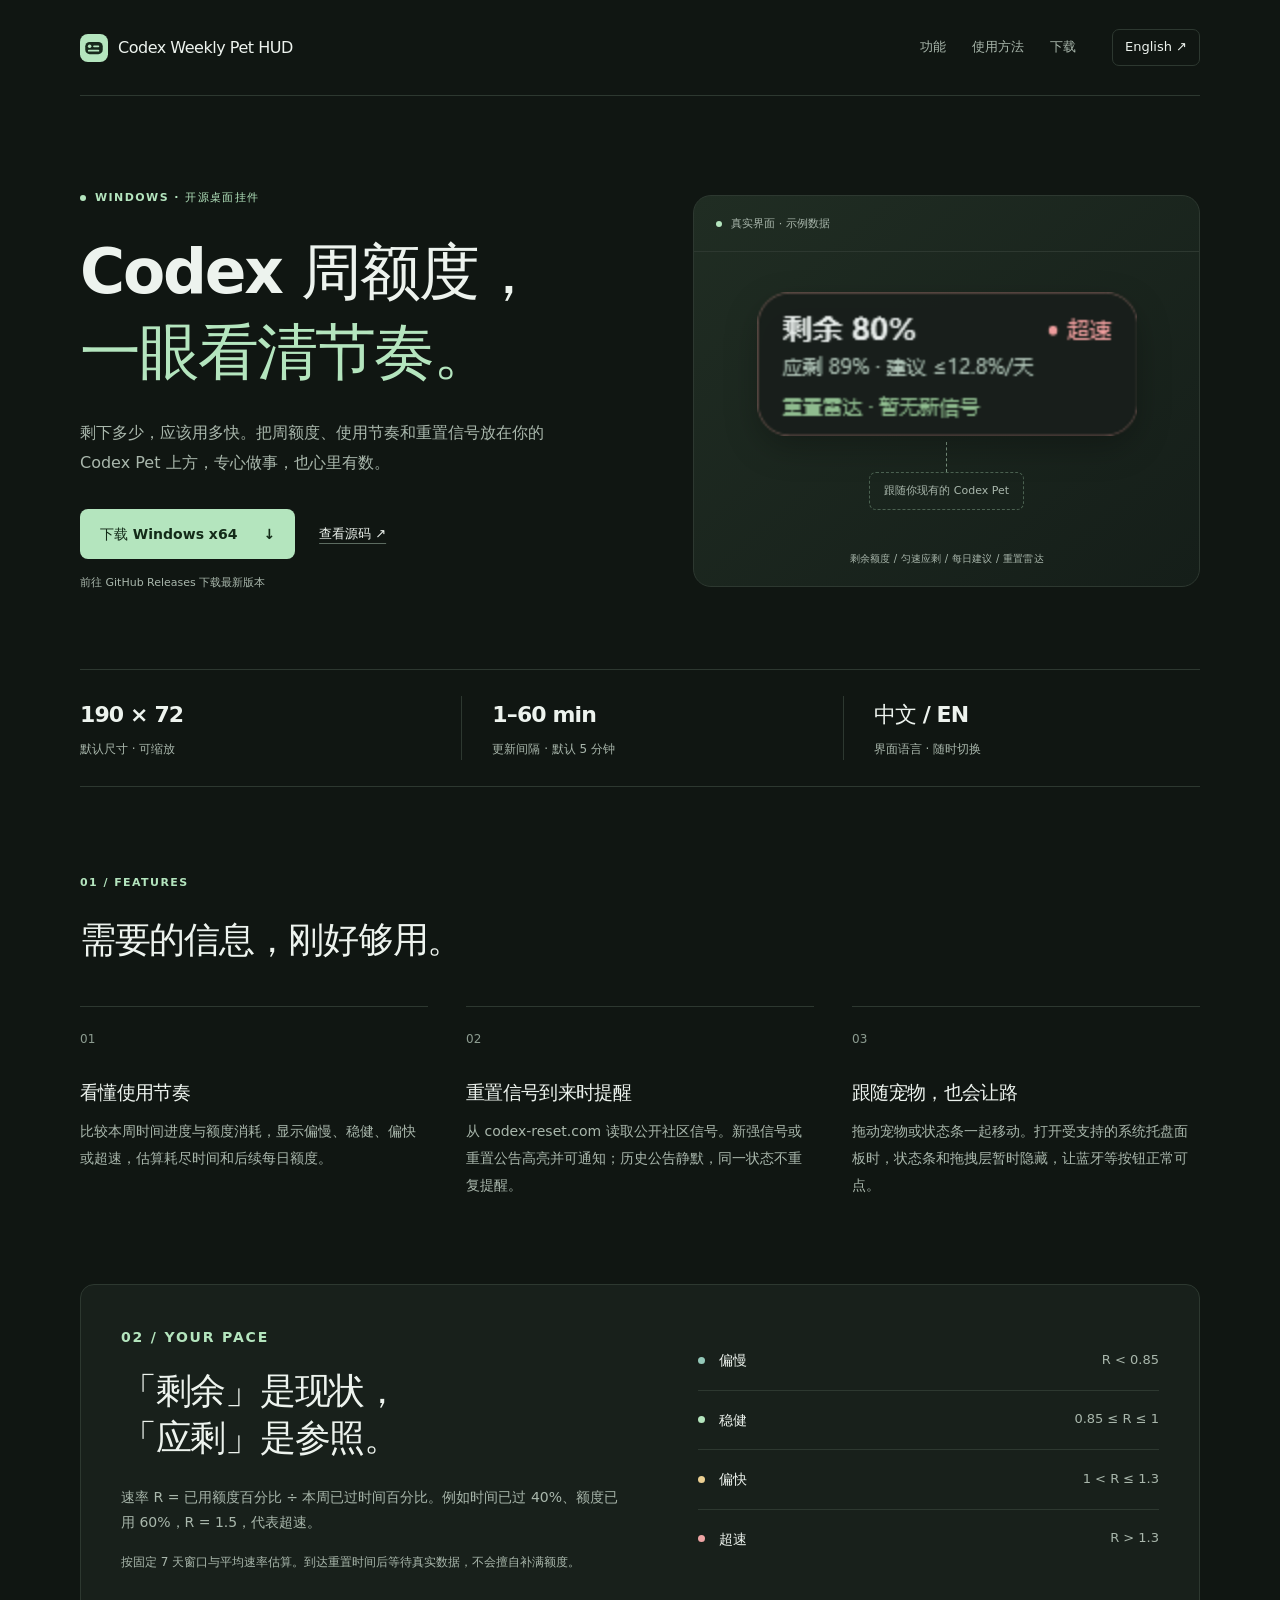
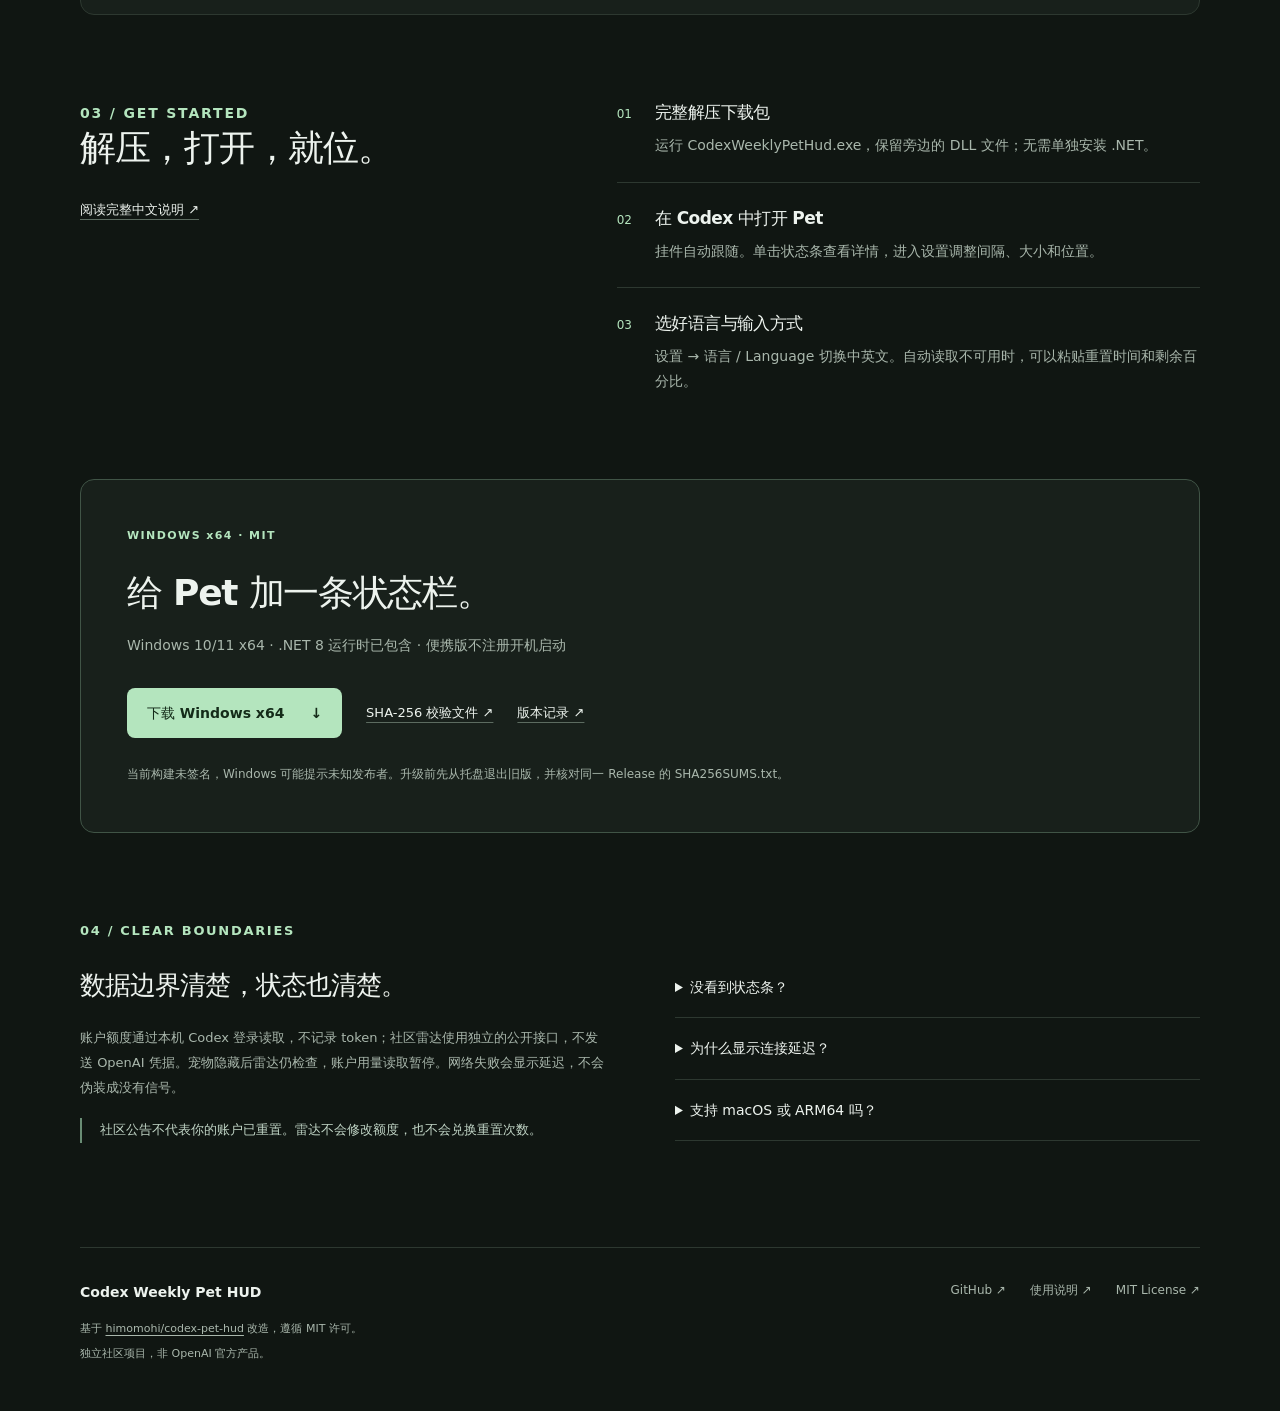
==== site/index.html @ 5a1bbad8 "Publish bilingual weekly HUD website with own release downloads" ====
<!doctype html>
<html lang="zh-CN">
<head>
  <meta charset="utf-8">
  <meta name="viewport" content="width=device-width, initial-scale=1">
  <meta name="theme-color" content="#101612">
  <title>Codex Weekly Pet HUD · 周额度节奏挂件</title>
  <meta name="description" content="Codex Pet 上方的 Windows 周额度监控挂件。查看剩余额度、使用节奏和每日建议，支持中英文界面、可调刷新与社区重置信号提醒。开源、免费、便携。">
  <meta name="robots" content="index, follow">
  <link rel="canonical" href="https://chenfenghao.github.io/codex-weekly-pet-hud/">
  <link rel="alternate" hreflang="zh-CN" href="https://chenfenghao.github.io/codex-weekly-pet-hud/">
  <link rel="alternate" hreflang="en" href="https://chenfenghao.github.io/codex-weekly-pet-hud/en/">
  <link rel="alternate" hreflang="x-default" href="https://chenfenghao.github.io/codex-weekly-pet-hud/">
  <meta property="og:type" content="website">
  <meta property="og:site_name" content="Codex Weekly Pet HUD">
  <meta property="og:title" content="Codex Weekly Pet HUD · 周额度节奏挂件">
  <meta property="og:description" content="Codex Pet 上方的 Windows 周额度监控挂件。查看剩余额度、使用节奏和每日建议，支持中英文界面、可调刷新与社区重置信号提醒。开源、免费、便携。">
  <meta property="og:url" content="https://chenfenghao.github.io/codex-weekly-pet-hud/">
  <meta property="og:locale" content="zh_CN">
  <meta property="og:image" content="https://chenfenghao.github.io/codex-weekly-pet-hud/assets/images/capsule.png">
  <meta property="og:image:alt" content="剩余额度 / 匀速应剩 / 每日建议 / 重置雷达">
  <meta name="twitter:card" content="summary">
  <link rel="icon" type="image/svg+xml" href="assets/icon.svg">
  <link rel="stylesheet" href="assets/site.css">
  <script type="application/ld+json">{"@context": "https://schema.org", "@type": "SoftwareApplication", "name": "Codex Weekly Pet HUD", "url": "https://chenfenghao.github.io/codex-weekly-pet-hud/", "description": "Codex Pet 上方的 Windows 周额度监控挂件。查看剩余额度、使用节奏和每日建议，支持中英文界面、可调刷新与社区重置信号提醒。开源、免费、便携。", "operatingSystem": "Windows 10, Windows 11 (x64)", "applicationCategory": "DeveloperApplication", "inLanguage": ["zh-CN", "en"], "license": "https://github.com/chenfenghao/codex-weekly-pet-hud/blob/main/LICENSE", "downloadUrl": "https://github.com/chenfenghao/codex-weekly-pet-hud/releases/latest", "offers": {"@type": "Offer", "price": "0", "priceCurrency": "USD"}}</script>
  <script src="assets/site.js" defer></script>
</head>
<body>
  <a class="skip" href="#main">跳到正文</a>
  <header class="header wrap">
    <a class="brand" href="./"><img src="assets/icon.svg" width="28" height="28" alt="">Codex Weekly Pet HUD</a>
    <nav aria-label="主导航"><a href="#features">功能</a><a href="#setup">使用方法</a><a href="#download">下载</a></nav>
    <a class="language" href="en/" lang="en" hreflang="en">English ↗</a>
  </header>
  <main id="main">
    <section class="hero wrap">
      <div class="hero-copy"><p class="eyebrow"><span></span>WINDOWS · 开源桌面挂件</p><h1>Codex 周额度，<br><span>一眼看清节奏。</span></h1><p class="intro">剩下多少，应该用多快。把周额度、使用节奏和重置信号放在你的 Codex Pet 上方，专心做事，也心里有数。</p>
        <div class="actions"><a class="button primary" data-download href="https://github.com/chenfenghao/codex-weekly-pet-hud/releases/latest">下载 Windows x64 <span aria-hidden="true">↓</span></a><a class="text-link" href="https://github.com/chenfenghao/codex-weekly-pet-hud">查看源码 ↗</a></div>
        <p class="release-status" data-release-status aria-live="polite">从 GitHub 获取最新稳定版</p>
      </div>
      <figure class="preview"><figcaption><span class="preview-dot"></span>真实界面 · 示例数据</figcaption><div class="preview-inner"><img src="assets/images/capsule.png" width="380" height="144" alt="剩余额度 / 匀速应剩 / 每日建议 / 重置雷达"><div class="tether"></div><div class="pet-label">跟随你现有的 Codex Pet</div></div><p class="preview-caption">剩余额度 / 匀速应剩 / 每日建议 / 重置雷达</p></figure>
    </section>
    <div class="stats wrap"><div><strong>190 × 72</strong><span>默认尺寸 · 可缩放</span></div><div><strong>1–60 min</strong><span>更新间隔 · 默认 5 分钟</span></div><div><strong>中文 / EN</strong><span>界面语言 · 随时切换</span></div></div>
    <section class="section wrap" id="features"><p class="eyebrow">01 / FEATURES</p><h2>需要的信息，刚好够用。</h2><div class="features"><article><span class="index">01</span><h3>看懂使用节奏</h3><p>比较本周时间进度与额度消耗，显示偏慢、稳健、偏快或超速，估算耗尽时间和后续每日额度。</p></article><article><span class="index">02</span><h3>重置信号到来时提醒</h3><p>从 codex-reset.com 读取公开社区信号。新强信号或重置公告高亮并可通知；历史公告静默，同一状态不重复提醒。</p></article><article><span class="index">03</span><h3>跟随宠物，也会让路</h3><p>拖动宠物或状态条一起移动。打开受支持的系统托盘面板时，状态条和拖拽层暂时隐藏，让蓝牙等按钮正常可点。</p></article></div></section>
    <section class="pace wrap"><div><p class="eyebrow">02 / YOUR PACE</p><h2>「剩余」是现状，<br>「应剩」是参照。</h2><p>速率 R = 已用额度百分比 ÷ 本周已过时间百分比。例如时间已过 40%、额度已用 60%，R = 1.5，代表超速。</p><p class="small">按固定 7 天窗口与平均速率估算。到达重置时间后等待真实数据，不会擅自补满额度。</p></div><div class="pace-bands"><div><i></i><strong>偏慢</strong><span>R &lt; 0.85</span></div><div><i></i><strong>稳健</strong><span>0.85 ≤ R ≤ 1</span></div><div><i></i><strong>偏快</strong><span>1 &lt; R ≤ 1.3</span></div><div><i></i><strong>超速</strong><span>R &gt; 1.3</span></div></div></section>
    <section class="section wrap setup" id="setup"><div><p class="eyebrow">03 / GET STARTED</p><h2>解压，打开，就位。</h2><a class="text-link" href="https://github.com/chenfenghao/codex-weekly-pet-hud/blob/main/README.md">阅读完整中文说明 ↗</a></div><ol><li><span>01</span><div><h3>完整解压下载包</h3><p>运行 CodexWeeklyPetHud.exe，保留旁边的 DLL 文件；无需单独安装 .NET。</p></div></li><li><span>02</span><div><h3>在 Codex 中打开 Pet</h3><p>挂件自动跟随。单击状态条查看详情，进入设置调整间隔、大小和位置。</p></div></li><li><span>03</span><div><h3>选好语言与输入方式</h3><p>设置 → 语言 / Language 切换中英文。自动读取不可用时，可以粘贴重置时间和剩余百分比。</p></div></li></ol></section>
    <section class="download wrap" id="download"><p class="eyebrow">WINDOWS x64 · MIT</p><h2>给 Pet 加一条状态栏。</h2><p>Windows 10/11 x64 · .NET 8 运行时已包含 · 便携版不注册开机启动</p><div class="actions"><a class="button primary" data-download href="https://github.com/chenfenghao/codex-weekly-pet-hud/releases/latest">下载 Windows x64 <span aria-hidden="true">↓</span></a><a class="text-link" data-checksum href="https://github.com/chenfenghao/codex-weekly-pet-hud/releases/latest">SHA-256 校验文件 ↗</a><a class="text-link" data-release-link href="https://github.com/chenfenghao/codex-weekly-pet-hud/releases/latest">版本记录 ↗</a></div><p class="small unsigned">当前构建未签名，Windows 可能提示未知发布者。升级前先从托盘退出旧版，并核对同一 Release 的 SHA256SUMS.txt。</p></section>
    <section class="section wrap privacy"><div><p class="eyebrow">04 / CLEAR BOUNDARIES</p><h2>数据边界清楚，状态也清楚。</h2><p>账户额度通过本机 Codex 登录读取，不记录 token；社区雷达使用独立的公开接口，不发送 OpenAI 凭据。宠物隐藏后雷达仍检查，账户用量读取暂停。网络失败会显示延迟，不会伪装成没有信号。</p><p class="notice">社区公告不代表你的账户已重置。雷达不会修改额度，也不会兑换重置次数。</p></div><div class="faq"><details><summary>没看到状态条？</summary><p>先检查系统托盘，并在 Codex 中打开 Pet。系统面板展开时状态条会暂时隐藏。</p></details><details><summary>为什么显示连接延迟？</summary><p>检查网站访问与系统代理。公开雷达接口拒绝原生客户端时，可使用本机已安装的 Python 作为兼容方式；程序不自动安装 Python。</p></details><details><summary>支持 macOS 或 ARM64 吗？</summary><p>此分支目前只发布和验证 Windows x64，其他平台的上游代码保留作参考。</p></details></div></section>
  </main>
  <footer class="wrap"><div><strong>Codex Weekly Pet HUD</strong><p>基于 <a href="https://github.com/himomohi/codex-pet-hud">himomohi/codex-pet-hud</a> 改造，遵循 MIT 许可。</p><p>独立社区项目，非 OpenAI 官方产品。</p></div><div class="footer-links"><a href="https://github.com/chenfenghao/codex-weekly-pet-hud">GitHub ↗</a><a href="https://github.com/chenfenghao/codex-weekly-pet-hud/blob/main/README.md">使用说明 ↗</a><a href="https://github.com/chenfenghao/codex-weekly-pet-hud/blob/main/LICENSE">MIT License ↗</a></div></footer>
</body>
</html>
---- site/assets/site.css ----
:root{color-scheme:dark;--bg:#101612;--surface:#18201b;--line:#2d3830;--text:#edf3ee;--muted:#a9b7ac;--accent:#b4e5be;font-family:Inter,"Segoe UI","Microsoft YaHei",system-ui,sans-serif;font-synthesis:none}
*{box-sizing:border-box}html{scroll-behavior:smooth;scroll-padding-top:30px}body{margin:0;background:var(--bg);color:var(--text);font-size:15px;line-height:1.75}a{color:inherit;text-decoration:none}a:hover{color:var(--accent)}a:focus-visible,summary:focus-visible{outline:2px solid var(--accent);outline-offset:6px}img{display:block;max-width:100%;height:auto}p{margin:0 0 18px;color:var(--muted)}h1,h2,h3{margin:0;font-weight:600;line-height:1.3;letter-spacing:-.035em}h1{font-size:clamp(36px,4.8vw,62px)}h1 span{color:var(--accent)}h2{font-size:clamp(26px,3vw,36px);margin-bottom:24px}h3{font-size:19px;margin-bottom:14px}strong{font-weight:600}.wrap{width:min(1120px,calc(100% - 64px));margin-inline:auto}.small{font-size:13px;line-height:1.8}.skip{position:absolute;left:20px;top:-100px;background:var(--accent);color:var(--bg);padding:12px;z-index:10}.skip:focus{top:12px}
.header{display:flex;align-items:center;gap:36px;min-height:96px;border-bottom:1px solid var(--line)}.brand{display:flex;align-items:center;gap:10px;font-size:16px;letter-spacing:-.03em;white-space:nowrap}.header nav{display:flex;gap:26px;margin-left:auto;color:var(--muted);font-size:13px}.language{font-size:13px;white-space:nowrap;border:1px solid var(--line);padding:6px 12px;border-radius:7px}.hero{display:grid;grid-template-columns:1.1fr 1fr;align-items:center;gap:56px;padding-block:92px 76px}.eyebrow{font-size:11px;letter-spacing:.13em;font-weight:600;color:var(--accent);margin-bottom:25px}.eyebrow>span,.preview-dot{display:inline-block;width:6px;height:6px;border-radius:50%;background:var(--accent);margin-right:9px;vertical-align:middle}.intro{font-size:16px;line-height:1.9;margin-top:26px;max-width:490px}.actions{display:flex;align-items:center;gap:24px;flex-wrap:wrap;margin-top:30px}.button{display:inline-flex;align-items:center;justify-content:center;gap:26px;border-radius:8px;padding:13px 20px;font-size:14px;font-weight:600;transition:background .15s}.primary{background:var(--accent);color:#142b19}.primary:hover{background:#cdf2d5;color:#142b19}.text-link{font-size:13px;text-decoration:underline;text-decoration-color:#5c6b60;text-underline-offset:5px}.release-status{font-size:11px;margin-top:14px;margin-bottom:0;min-height:20px}.preview{margin:0;border:1px solid var(--line);border-radius:18px;background:linear-gradient(140deg,#202d23,#151e19);overflow:hidden}.preview figcaption{padding:18px 22px;border-bottom:1px solid var(--line);font-size:11px;color:var(--muted)}.preview-inner{min-height:298px;display:flex;flex-direction:column;align-items:center;justify-content:center;padding:30px 26px}.preview-inner img{width:380px;border-radius:24px;filter:drop-shadow(0 12px 16px #0004)}.tether{height:30px;border-left:1px dashed #78917d;margin-top:6px}.pet-label{padding:8px 14px;border:1px dashed #4b6251;border-radius:7px;font-size:11px;color:var(--muted)}.preview-caption{font-size:10px;letter-spacing:.02em;text-align:center;padding:0 15px 18px;margin:0}.stats{display:grid;grid-template-columns:repeat(3,1fr);border-block:1px solid var(--line);padding-block:26px;gap:24px}.stats>div{display:flex;flex-direction:column;border-left:1px solid var(--line);padding-left:30px}.stats>div:first-child{padding-left:0;border:0}.stats strong{font-size:22px;letter-spacing:-.04em}.stats span{font-size:12px;color:var(--muted);margin-top:4px}
.section{padding-block:86px}.features{display:grid;grid-template-columns:repeat(3,1fr);gap:38px;margin-top:42px}.features article{border-top:1px solid var(--line);padding-top:22px}.index{display:block;color:#8c9c90;font-size:12px;margin-bottom:30px}.features p{font-size:14px;line-height:1.9;margin:0}.pace{display:grid;grid-template-columns:1.1fr 1fr;gap:70px;background:var(--surface);padding:40px;border:1px solid var(--line);border-radius:14px}.pace .eyebrow{margin-bottom:18px}.pace p{font-size:14px}.pace .small{font-size:12px;margin-bottom:0}.pace-bands{display:flex;flex-direction:column;justify-content:center}.pace-bands>div{display:flex;align-items:center;gap:14px;padding:17px 0;border-bottom:1px solid var(--line)}.pace-bands>div:last-child{border:0}.pace-bands i{width:7px;height:7px;background:#94c9b9;border-radius:50%;flex-shrink:0}.pace-bands>div:nth-child(2) i{background:#b4e5be}.pace-bands>div:nth-child(3) i{background:#ebcf92}.pace-bands>div:nth-child(4) i{background:#eea4a4}.pace-bands strong{font-size:14px}.pace-bands span{margin-left:auto;color:var(--muted);font-size:13px}.setup{display:grid;grid-template-columns:1fr 1.25fr;gap:70px}.setup ol{list-style:none;padding:0;margin:0}.setup li{display:flex;gap:23px;border-bottom:1px solid var(--line);padding:24px 0}.setup li:first-child{padding-top:0}.setup li:last-child{border:0;padding-bottom:0}.setup li>span{color:var(--accent);font-size:12px;padding-top:3px}.setup h3{font-size:17px;margin-bottom:10px}.setup p{font-size:14px;margin:0}.download{padding:46px;background:var(--surface);border:1px solid #405446;border-radius:14px}.download h2{margin-bottom:16px}.download>p{font-size:14px}.download .eyebrow{font-size:11px}.download .unsigned{font-size:12px;max-width:800px;margin-top:26px;margin-bottom:0}.privacy{display:grid;grid-template-columns:1fr 1fr;gap:70px}.privacy h2{font-size:26px}.privacy p{font-size:13px;line-height:1.9}.notice{padding-left:18px;border-left:2px solid #698d74;color:#c0d4c5}.faq{padding-top:38px}details{border-bottom:1px solid var(--line);padding-block:18px}summary{cursor:pointer;font-size:14px;padding-right:12px}details p{margin:15px 0 0}footer{display:flex;justify-content:space-between;gap:30px;border-top:1px solid var(--line);padding-block:32px 42px;font-size:12px}footer strong{display:block;margin-bottom:14px;font-size:14px}footer p{margin-bottom:6px;font-size:11px}footer p a{text-decoration:underline;text-underline-offset:3px}.footer-links{display:flex;gap:24px;align-items:flex-start;color:var(--muted);flex-wrap:wrap}
@media(min-width:1500px){.hero{padding-block:112px 96px}}
@media(max-width:900px){.header{gap:20px}.header nav{gap:16px}.hero{gap:30px;padding-block:64px}.preview-inner{padding:28px 18px;min-height:260px}.preview-inner img{border-radius:16px}.pace,.setup,.privacy{gap:36px}.features{gap:24px}.pace{padding:30px}.footer-links{gap:16px}}
@media(max-width:700px){.wrap{width:calc(100% - 40px)}.header{min-height:78px;justify-content:space-between;gap:10px}.brand{font-size:13px;gap:7px}.brand img{width:24px}.header nav{display:none}.language{padding:5px 9px;font-size:11px}.hero{grid-template-columns:1fr;padding-block:46px 38px;gap:36px}h1{font-size:42px}.intro{font-size:15px;margin-top:22px}.eyebrow{font-size:10px;margin-bottom:20px}.actions{gap:20px;margin-top:24px}.button{font-size:13px;gap:18px}.preview-inner{min-height:270px;padding:26px 24px}.preview-inner img{width:342px;border-radius:22px}.stats{gap:12px;padding-block:22px}.stats>div{padding-left:12px}.stats strong{font-size:18px}.stats span{font-size:10px;line-height:1.7}.section{padding-block:54px}.features{grid-template-columns:1fr;gap:25px;margin-top:30px}.index{margin-bottom:14px}.features h3{font-size:18px}.pace,.setup,.privacy{grid-template-columns:1fr;gap:30px}.pace{padding:25px}.pace-bands>div{padding:13px 0}.setup li{gap:18px}.download{padding:26px}.download .actions{gap:18px}.download h2{font-size:27px}.privacy{gap:10px}.faq{padding-top:0}footer{flex-direction:column;gap:20px;padding-block:26px 36px}.footer-links{gap:22px}}
@media(prefers-reduced-motion:reduce){html{scroll-behavior:auto}.button{transition:none}}
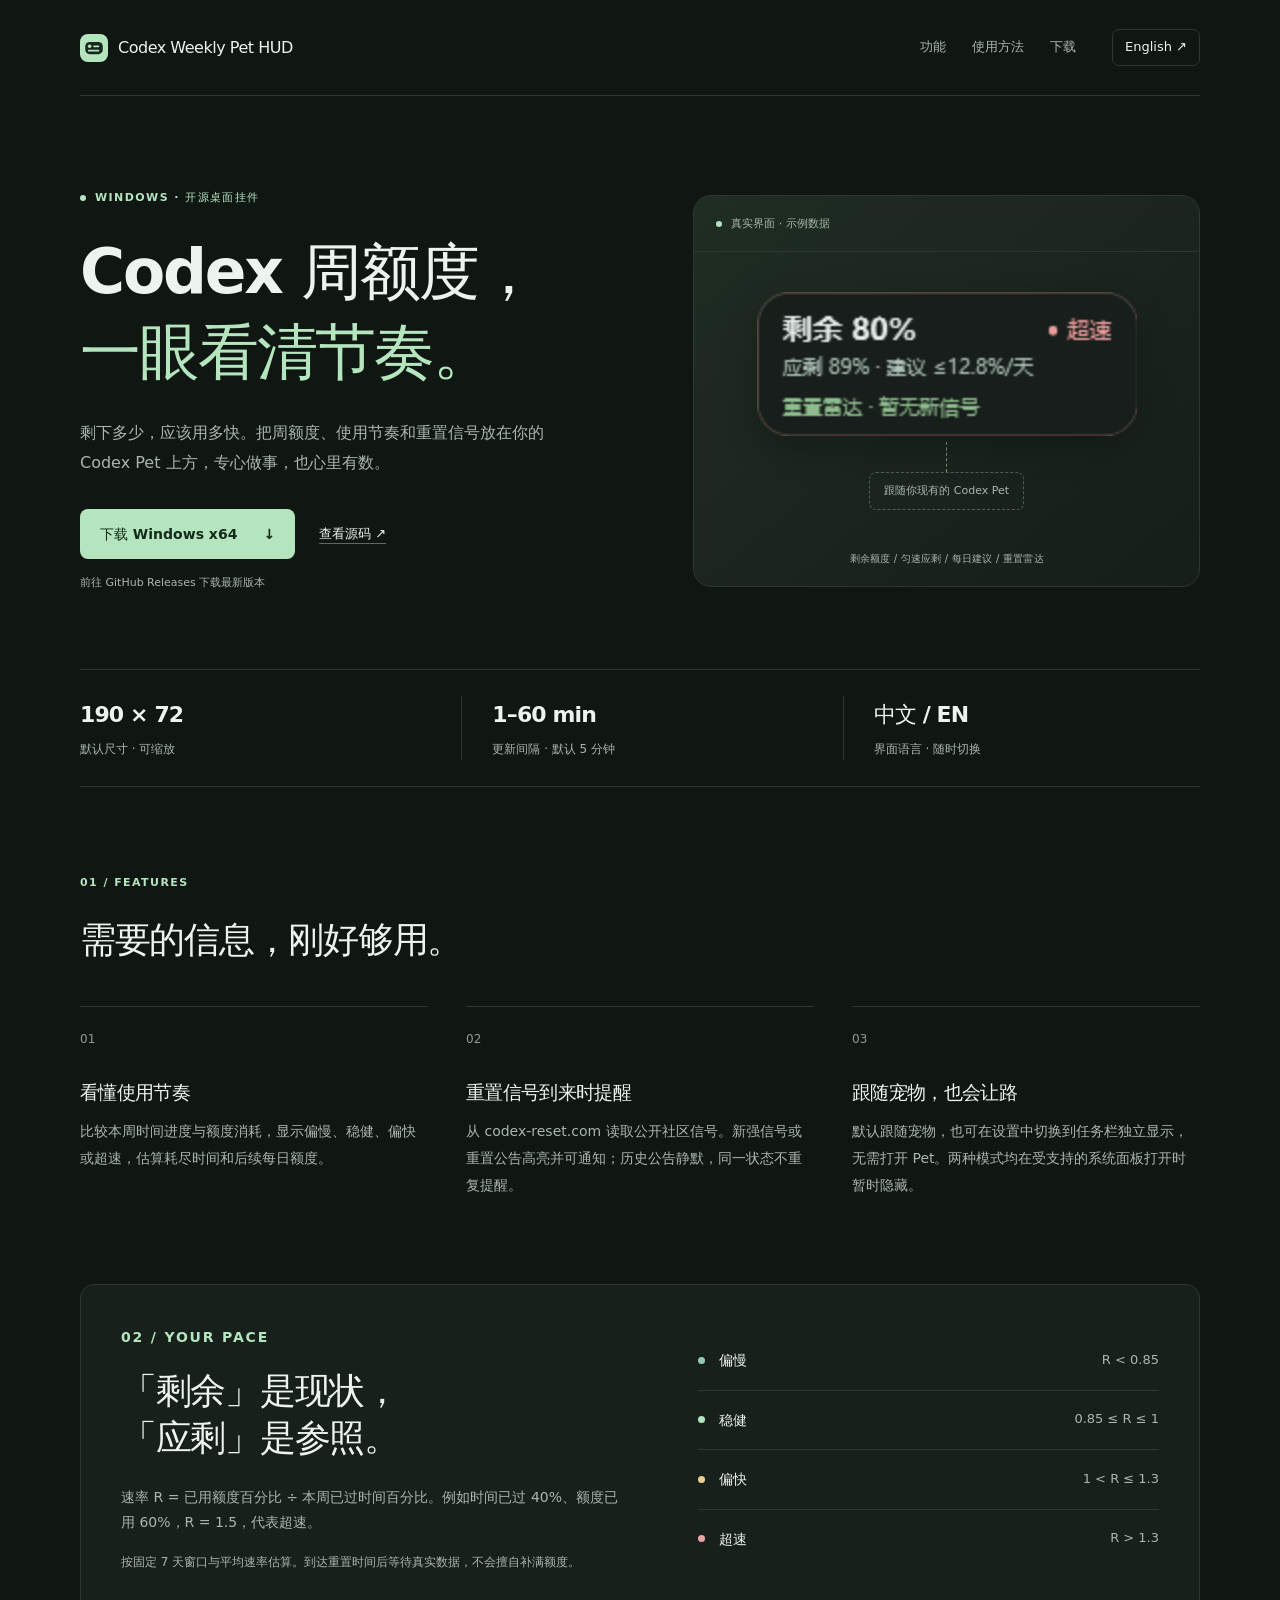
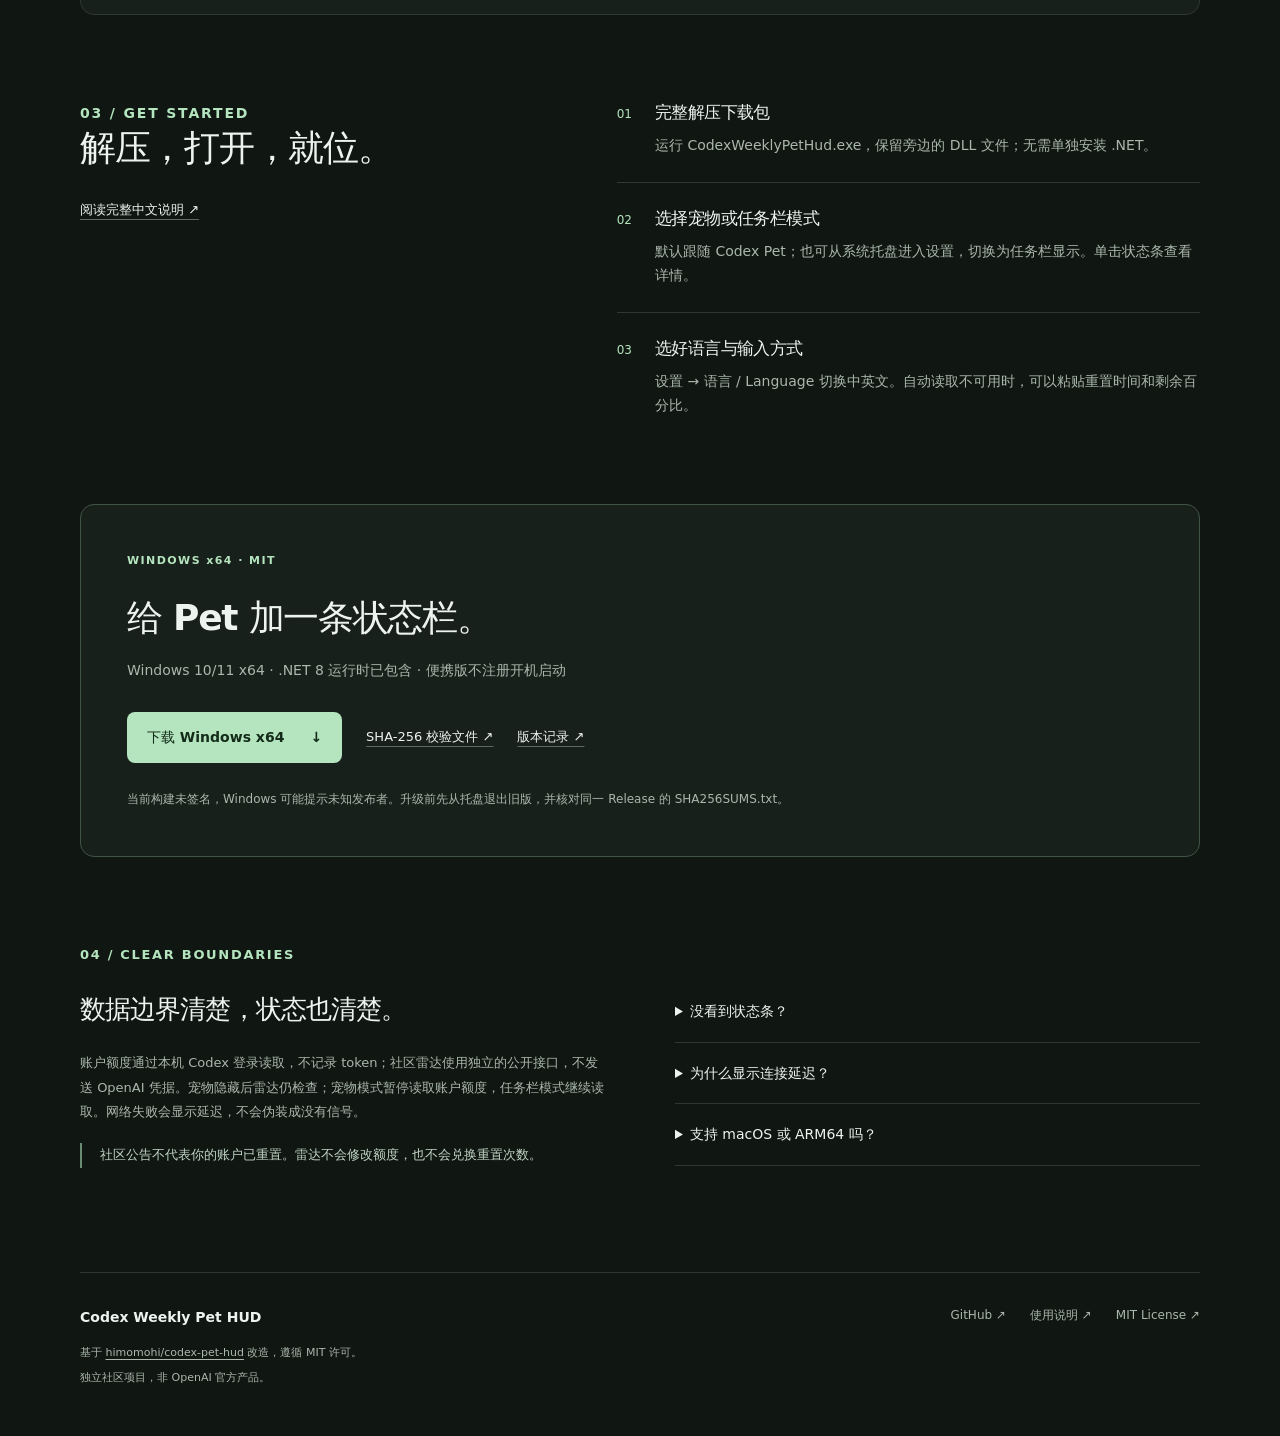
==== commit bc7a9282: "Add independent taskbar display mode with bilingual settings" ====
--- a/site/index.html
+++ b/site/index.html
@@ -41,11 +41,11 @@
       <figure class="preview"><figcaption><span class="preview-dot"></span>真实界面 · 示例数据</figcaption><div class="preview-inner"><img src="assets/images/capsule.png" width="380" height="144" alt="剩余额度 / 匀速应剩 / 每日建议 / 重置雷达"><div class="tether"></div><div class="pet-label">跟随你现有的 Codex Pet</div></div><p class="preview-caption">剩余额度 / 匀速应剩 / 每日建议 / 重置雷达</p></figure>
     </section>
     <div class="stats wrap"><div><strong>190 × 72</strong><span>默认尺寸 · 可缩放</span></div><div><strong>1–60 min</strong><span>更新间隔 · 默认 5 分钟</span></div><div><strong>中文 / EN</strong><span>界面语言 · 随时切换</span></div></div>
-    <section class="section wrap" id="features"><p class="eyebrow">01 / FEATURES</p><h2>需要的信息，刚好够用。</h2><div class="features"><article><span class="index">01</span><h3>看懂使用节奏</h3><p>比较本周时间进度与额度消耗，显示偏慢、稳健、偏快或超速，估算耗尽时间和后续每日额度。</p></article><article><span class="index">02</span><h3>重置信号到来时提醒</h3><p>从 codex-reset.com 读取公开社区信号。新强信号或重置公告高亮并可通知；历史公告静默，同一状态不重复提醒。</p></article><article><span class="index">03</span><h3>跟随宠物，也会让路</h3><p>拖动宠物或状态条一起移动。打开受支持的系统托盘面板时，状态条和拖拽层暂时隐藏，让蓝牙等按钮正常可点。</p></article></div></section>
+    <section class="section wrap" id="features"><p class="eyebrow">01 / FEATURES</p><h2>需要的信息，刚好够用。</h2><div class="features"><article><span class="index">01</span><h3>看懂使用节奏</h3><p>比较本周时间进度与额度消耗，显示偏慢、稳健、偏快或超速，估算耗尽时间和后续每日额度。</p></article><article><span class="index">02</span><h3>重置信号到来时提醒</h3><p>从 codex-reset.com 读取公开社区信号。新强信号或重置公告高亮并可通知；历史公告静默，同一状态不重复提醒。</p></article><article><span class="index">03</span><h3>跟随宠物，也会让路</h3><p>默认跟随宠物，也可在设置中切换到任务栏独立显示，无需打开 Pet。两种模式均在受支持的系统面板打开时暂时隐藏。</p></article></div></section>
     <section class="pace wrap"><div><p class="eyebrow">02 / YOUR PACE</p><h2>「剩余」是现状，<br>「应剩」是参照。</h2><p>速率 R = 已用额度百分比 ÷ 本周已过时间百分比。例如时间已过 40%、额度已用 60%，R = 1.5，代表超速。</p><p class="small">按固定 7 天窗口与平均速率估算。到达重置时间后等待真实数据，不会擅自补满额度。</p></div><div class="pace-bands"><div><i></i><strong>偏慢</strong><span>R &lt; 0.85</span></div><div><i></i><strong>稳健</strong><span>0.85 ≤ R ≤ 1</span></div><div><i></i><strong>偏快</strong><span>1 &lt; R ≤ 1.3</span></div><div><i></i><strong>超速</strong><span>R &gt; 1.3</span></div></div></section>
-    <section class="section wrap setup" id="setup"><div><p class="eyebrow">03 / GET STARTED</p><h2>解压，打开，就位。</h2><a class="text-link" href="https://github.com/chenfenghao/codex-weekly-pet-hud/blob/main/README.md">阅读完整中文说明 ↗</a></div><ol><li><span>01</span><div><h3>完整解压下载包</h3><p>运行 CodexWeeklyPetHud.exe，保留旁边的 DLL 文件；无需单独安装 .NET。</p></div></li><li><span>02</span><div><h3>在 Codex 中打开 Pet</h3><p>挂件自动跟随。单击状态条查看详情，进入设置调整间隔、大小和位置。</p></div></li><li><span>03</span><div><h3>选好语言与输入方式</h3><p>设置 → 语言 / Language 切换中英文。自动读取不可用时，可以粘贴重置时间和剩余百分比。</p></div></li></ol></section>
+    <section class="section wrap setup" id="setup"><div><p class="eyebrow">03 / GET STARTED</p><h2>解压，打开，就位。</h2><a class="text-link" href="https://github.com/chenfenghao/codex-weekly-pet-hud/blob/main/README.md">阅读完整中文说明 ↗</a></div><ol><li><span>01</span><div><h3>完整解压下载包</h3><p>运行 CodexWeeklyPetHud.exe，保留旁边的 DLL 文件；无需单独安装 .NET。</p></div></li><li><span>02</span><div><h3>选择宠物或任务栏模式</h3><p>默认跟随 Codex Pet；也可从系统托盘进入设置，切换为任务栏显示。单击状态条查看详情。</p></div></li><li><span>03</span><div><h3>选好语言与输入方式</h3><p>设置 → 语言 / Language 切换中英文。自动读取不可用时，可以粘贴重置时间和剩余百分比。</p></div></li></ol></section>
     <section class="download wrap" id="download"><p class="eyebrow">WINDOWS x64 · MIT</p><h2>给 Pet 加一条状态栏。</h2><p>Windows 10/11 x64 · .NET 8 运行时已包含 · 便携版不注册开机启动</p><div class="actions"><a class="button primary" data-download href="https://github.com/chenfenghao/codex-weekly-pet-hud/releases/latest">下载 Windows x64 <span aria-hidden="true">↓</span></a><a class="text-link" data-checksum href="https://github.com/chenfenghao/codex-weekly-pet-hud/releases/latest">SHA-256 校验文件 ↗</a><a class="text-link" data-release-link href="https://github.com/chenfenghao/codex-weekly-pet-hud/releases/latest">版本记录 ↗</a></div><p class="small unsigned">当前构建未签名，Windows 可能提示未知发布者。升级前先从托盘退出旧版，并核对同一 Release 的 SHA256SUMS.txt。</p></section>
-    <section class="section wrap privacy"><div><p class="eyebrow">04 / CLEAR BOUNDARIES</p><h2>数据边界清楚，状态也清楚。</h2><p>账户额度通过本机 Codex 登录读取，不记录 token；社区雷达使用独立的公开接口，不发送 OpenAI 凭据。宠物隐藏后雷达仍检查，账户用量读取暂停。网络失败会显示延迟，不会伪装成没有信号。</p><p class="notice">社区公告不代表你的账户已重置。雷达不会修改额度，也不会兑换重置次数。</p></div><div class="faq"><details><summary>没看到状态条？</summary><p>先检查系统托盘，并在 Codex 中打开 Pet。系统面板展开时状态条会暂时隐藏。</p></details><details><summary>为什么显示连接延迟？</summary><p>检查网站访问与系统代理。公开雷达接口拒绝原生客户端时，可使用本机已安装的 Python 作为兼容方式；程序不自动安装 Python。</p></details><details><summary>支持 macOS 或 ARM64 吗？</summary><p>此分支目前只发布和验证 Windows x64，其他平台的上游代码保留作参考。</p></details></div></section>
+    <section class="section wrap privacy"><div><p class="eyebrow">04 / CLEAR BOUNDARIES</p><h2>数据边界清楚，状态也清楚。</h2><p>账户额度通过本机 Codex 登录读取，不记录 token；社区雷达使用独立的公开接口，不发送 OpenAI 凭据。宠物隐藏后雷达仍检查；宠物模式暂停读取账户额度，任务栏模式继续读取。网络失败会显示延迟，不会伪装成没有信号。</p><p class="notice">社区公告不代表你的账户已重置。雷达不会修改额度，也不会兑换重置次数。</p></div><div class="faq"><details><summary>没看到状态条？</summary><p>先检查系统托盘，并选择宠物或任务栏模式。系统面板展开时状态条会暂时隐藏。</p></details><details><summary>为什么显示连接延迟？</summary><p>检查网站访问与系统代理。公开雷达接口拒绝原生客户端时，可使用本机已安装的 Python 作为兼容方式；程序不自动安装 Python。</p></details><details><summary>支持 macOS 或 ARM64 吗？</summary><p>此分支目前只发布和验证 Windows x64，其他平台的上游代码保留作参考。</p></details></div></section>
   </main>
   <footer class="wrap"><div><strong>Codex Weekly Pet HUD</strong><p>基于 <a href="https://github.com/himomohi/codex-pet-hud">himomohi/codex-pet-hud</a> 改造，遵循 MIT 许可。</p><p>独立社区项目，非 OpenAI 官方产品。</p></div><div class="footer-links"><a href="https://github.com/chenfenghao/codex-weekly-pet-hud">GitHub ↗</a><a href="https://github.com/chenfenghao/codex-weekly-pet-hud/blob/main/README.md">使用说明 ↗</a><a href="https://github.com/chenfenghao/codex-weekly-pet-hud/blob/main/LICENSE">MIT License ↗</a></div></footer>
 </body>
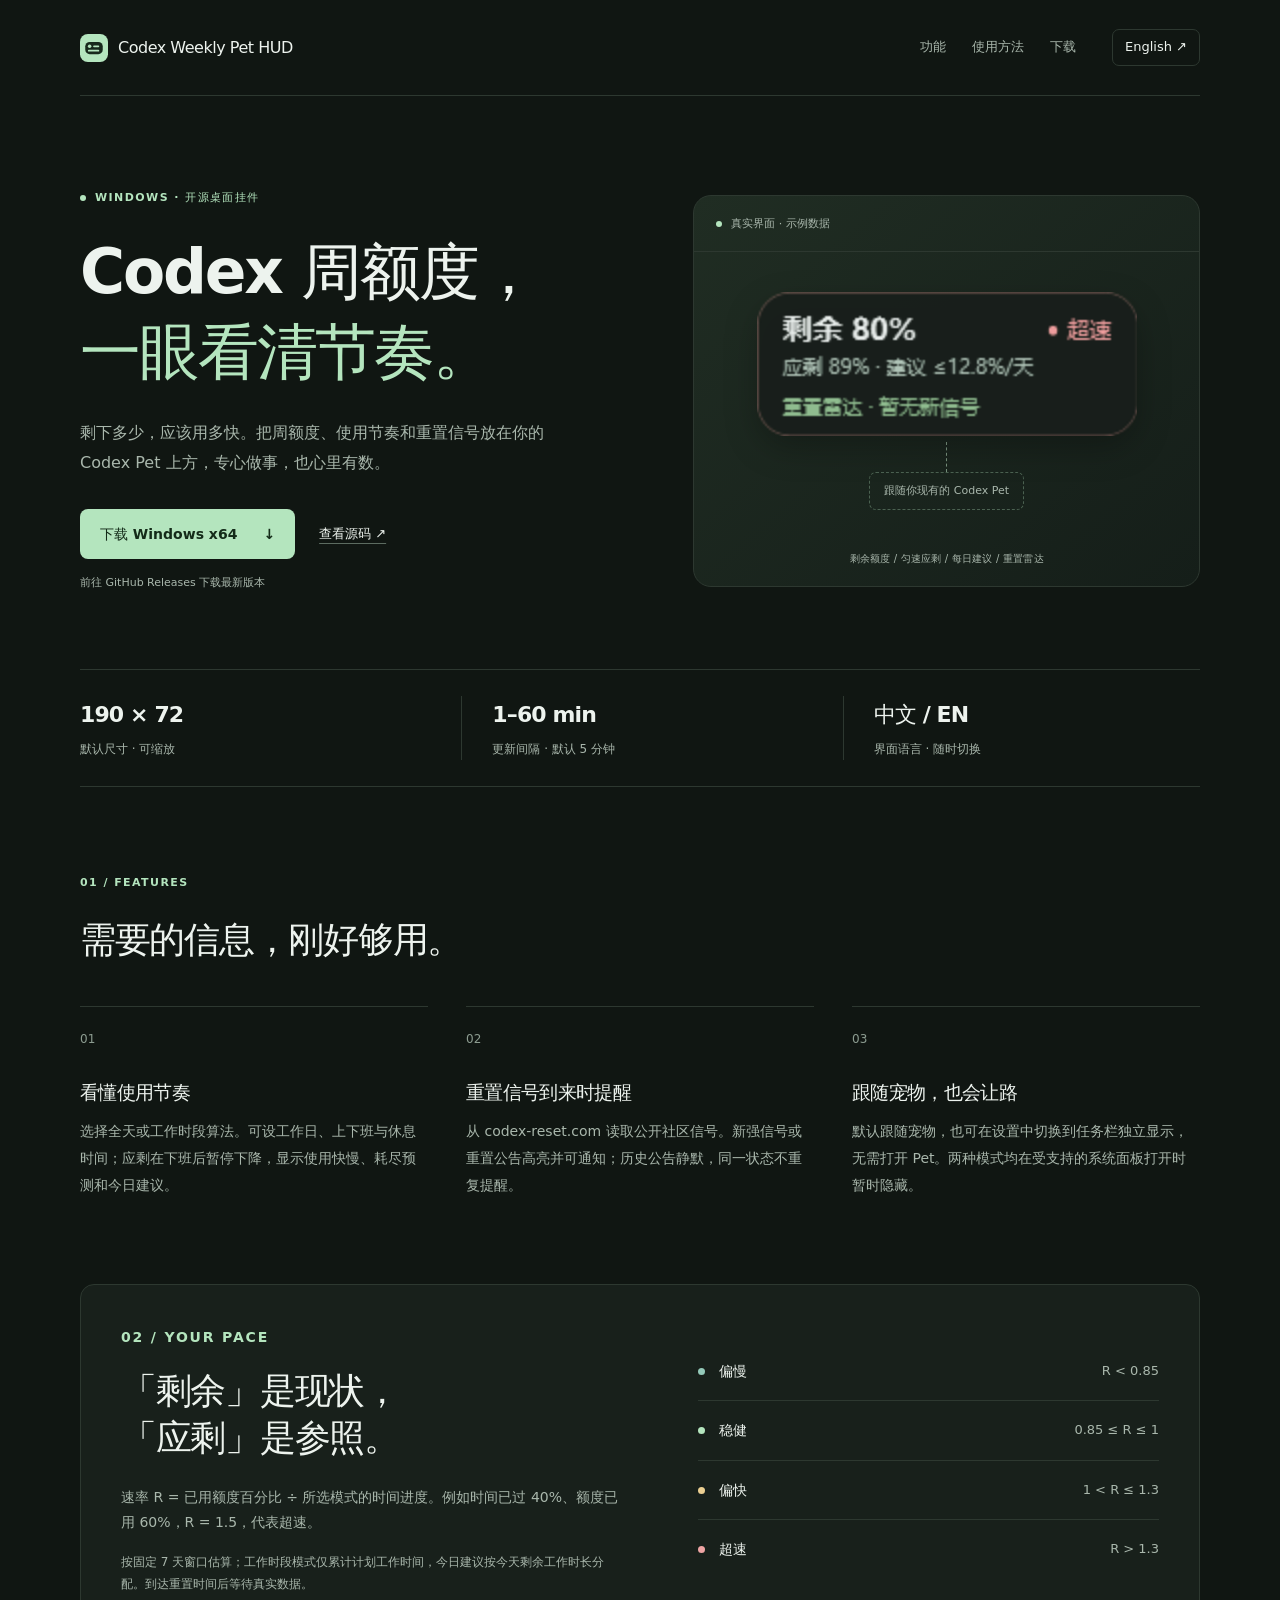
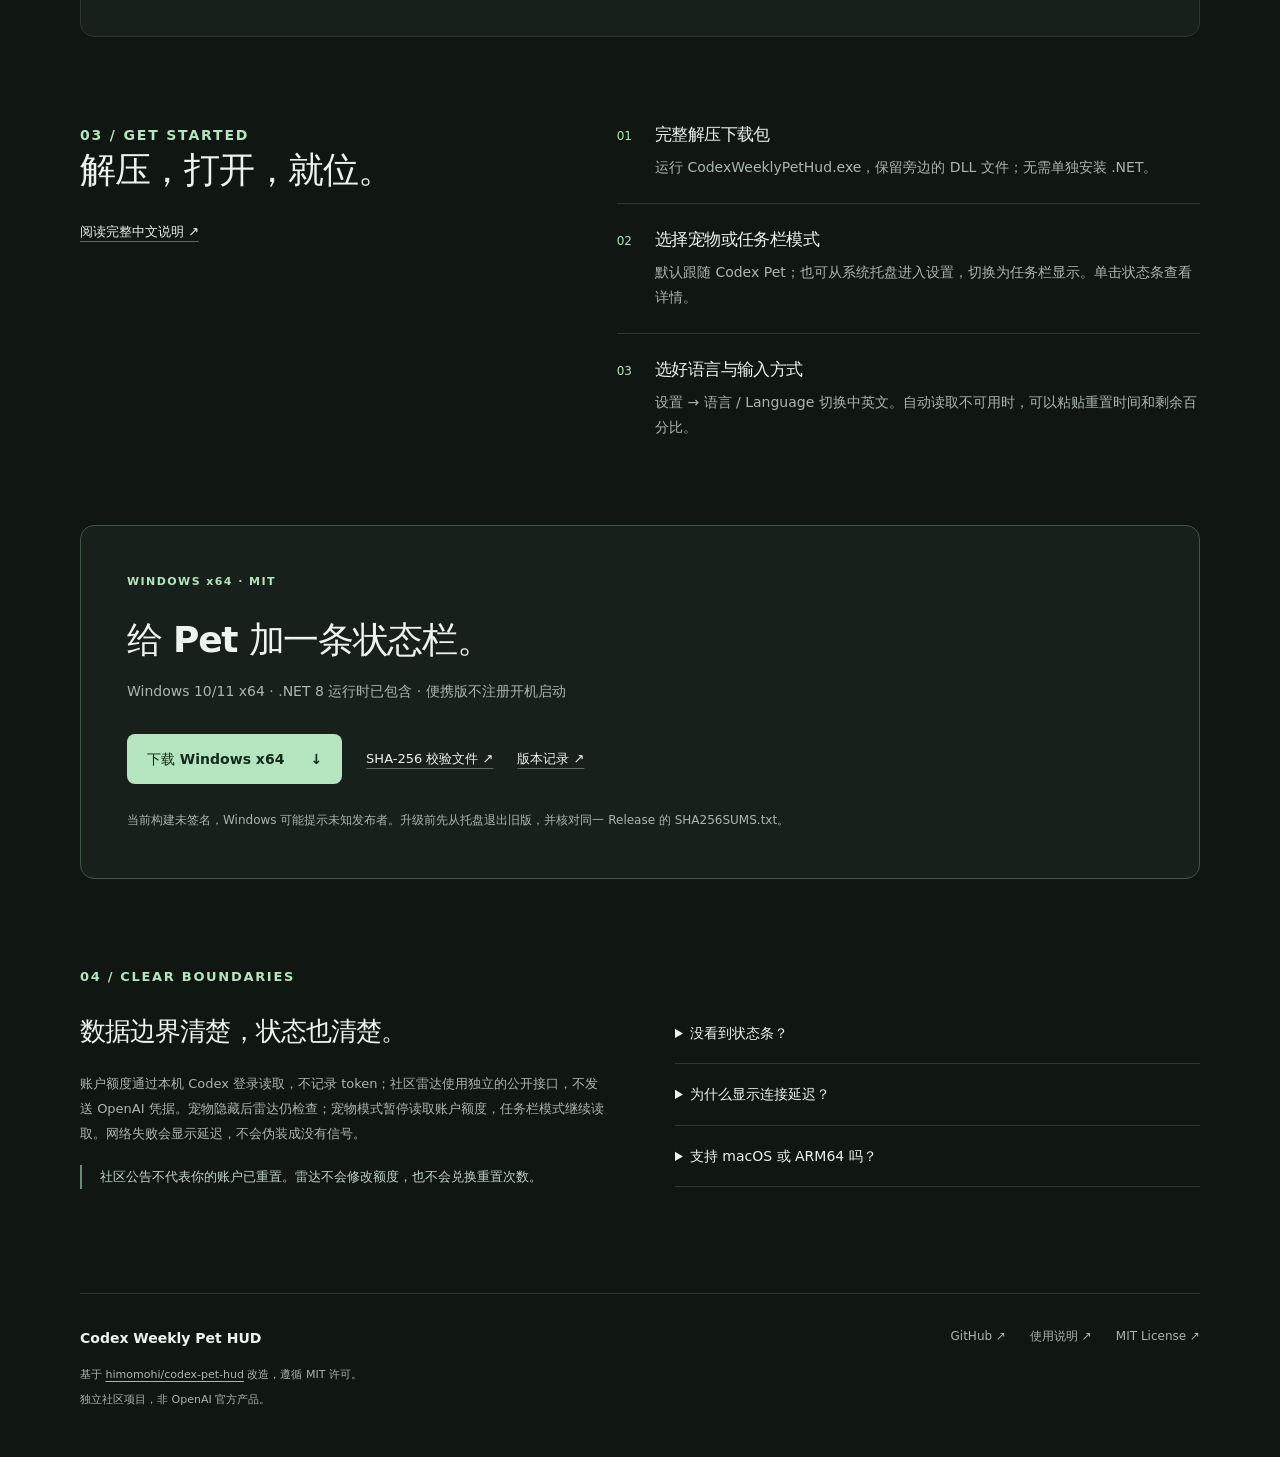
==== commit 79b47d9c: "Add configurable working-hours quota pacing and daily budget" ====
--- a/site/index.html
+++ b/site/index.html
@@ -41,8 +41,8 @@
       <figure class="preview"><figcaption><span class="preview-dot"></span>真实界面 · 示例数据</figcaption><div class="preview-inner"><img src="assets/images/capsule.png" width="380" height="144" alt="剩余额度 / 匀速应剩 / 每日建议 / 重置雷达"><div class="tether"></div><div class="pet-label">跟随你现有的 Codex Pet</div></div><p class="preview-caption">剩余额度 / 匀速应剩 / 每日建议 / 重置雷达</p></figure>
     </section>
     <div class="stats wrap"><div><strong>190 × 72</strong><span>默认尺寸 · 可缩放</span></div><div><strong>1–60 min</strong><span>更新间隔 · 默认 5 分钟</span></div><div><strong>中文 / EN</strong><span>界面语言 · 随时切换</span></div></div>
-    <section class="section wrap" id="features"><p class="eyebrow">01 / FEATURES</p><h2>需要的信息，刚好够用。</h2><div class="features"><article><span class="index">01</span><h3>看懂使用节奏</h3><p>比较本周时间进度与额度消耗，显示偏慢、稳健、偏快或超速，估算耗尽时间和后续每日额度。</p></article><article><span class="index">02</span><h3>重置信号到来时提醒</h3><p>从 codex-reset.com 读取公开社区信号。新强信号或重置公告高亮并可通知；历史公告静默，同一状态不重复提醒。</p></article><article><span class="index">03</span><h3>跟随宠物，也会让路</h3><p>默认跟随宠物，也可在设置中切换到任务栏独立显示，无需打开 Pet。两种模式均在受支持的系统面板打开时暂时隐藏。</p></article></div></section>
-    <section class="pace wrap"><div><p class="eyebrow">02 / YOUR PACE</p><h2>「剩余」是现状，<br>「应剩」是参照。</h2><p>速率 R = 已用额度百分比 ÷ 本周已过时间百分比。例如时间已过 40%、额度已用 60%，R = 1.5，代表超速。</p><p class="small">按固定 7 天窗口与平均速率估算。到达重置时间后等待真实数据，不会擅自补满额度。</p></div><div class="pace-bands"><div><i></i><strong>偏慢</strong><span>R &lt; 0.85</span></div><div><i></i><strong>稳健</strong><span>0.85 ≤ R ≤ 1</span></div><div><i></i><strong>偏快</strong><span>1 &lt; R ≤ 1.3</span></div><div><i></i><strong>超速</strong><span>R &gt; 1.3</span></div></div></section>
+    <section class="section wrap" id="features"><p class="eyebrow">01 / FEATURES</p><h2>需要的信息，刚好够用。</h2><div class="features"><article><span class="index">01</span><h3>看懂使用节奏</h3><p>选择全天或工作时段算法。可设工作日、上下班与休息时间；应剩在下班后暂停下降，显示使用快慢、耗尽预测和今日建议。</p></article><article><span class="index">02</span><h3>重置信号到来时提醒</h3><p>从 codex-reset.com 读取公开社区信号。新强信号或重置公告高亮并可通知；历史公告静默，同一状态不重复提醒。</p></article><article><span class="index">03</span><h3>跟随宠物，也会让路</h3><p>默认跟随宠物，也可在设置中切换到任务栏独立显示，无需打开 Pet。两种模式均在受支持的系统面板打开时暂时隐藏。</p></article></div></section>
+    <section class="pace wrap"><div><p class="eyebrow">02 / YOUR PACE</p><h2>「剩余」是现状，<br>「应剩」是参照。</h2><p>速率 R = 已用额度百分比 ÷ 所选模式的时间进度。例如时间已过 40%、额度已用 60%，R = 1.5，代表超速。</p><p class="small">按固定 7 天窗口估算；工作时段模式仅累计计划工作时间，今日建议按今天剩余工作时长分配。到达重置时间后等待真实数据。</p></div><div class="pace-bands"><div><i></i><strong>偏慢</strong><span>R &lt; 0.85</span></div><div><i></i><strong>稳健</strong><span>0.85 ≤ R ≤ 1</span></div><div><i></i><strong>偏快</strong><span>1 &lt; R ≤ 1.3</span></div><div><i></i><strong>超速</strong><span>R &gt; 1.3</span></div></div></section>
     <section class="section wrap setup" id="setup"><div><p class="eyebrow">03 / GET STARTED</p><h2>解压，打开，就位。</h2><a class="text-link" href="https://github.com/chenfenghao/codex-weekly-pet-hud/blob/main/README.md">阅读完整中文说明 ↗</a></div><ol><li><span>01</span><div><h3>完整解压下载包</h3><p>运行 CodexWeeklyPetHud.exe，保留旁边的 DLL 文件；无需单独安装 .NET。</p></div></li><li><span>02</span><div><h3>选择宠物或任务栏模式</h3><p>默认跟随 Codex Pet；也可从系统托盘进入设置，切换为任务栏显示。单击状态条查看详情。</p></div></li><li><span>03</span><div><h3>选好语言与输入方式</h3><p>设置 → 语言 / Language 切换中英文。自动读取不可用时，可以粘贴重置时间和剩余百分比。</p></div></li></ol></section>
     <section class="download wrap" id="download"><p class="eyebrow">WINDOWS x64 · MIT</p><h2>给 Pet 加一条状态栏。</h2><p>Windows 10/11 x64 · .NET 8 运行时已包含 · 便携版不注册开机启动</p><div class="actions"><a class="button primary" data-download href="https://github.com/chenfenghao/codex-weekly-pet-hud/releases/latest">下载 Windows x64 <span aria-hidden="true">↓</span></a><a class="text-link" data-checksum href="https://github.com/chenfenghao/codex-weekly-pet-hud/releases/latest">SHA-256 校验文件 ↗</a><a class="text-link" data-release-link href="https://github.com/chenfenghao/codex-weekly-pet-hud/releases/latest">版本记录 ↗</a></div><p class="small unsigned">当前构建未签名，Windows 可能提示未知发布者。升级前先从托盘退出旧版，并核对同一 Release 的 SHA256SUMS.txt。</p></section>
     <section class="section wrap privacy"><div><p class="eyebrow">04 / CLEAR BOUNDARIES</p><h2>数据边界清楚，状态也清楚。</h2><p>账户额度通过本机 Codex 登录读取，不记录 token；社区雷达使用独立的公开接口，不发送 OpenAI 凭据。宠物隐藏后雷达仍检查；宠物模式暂停读取账户额度，任务栏模式继续读取。网络失败会显示延迟，不会伪装成没有信号。</p><p class="notice">社区公告不代表你的账户已重置。雷达不会修改额度，也不会兑换重置次数。</p></div><div class="faq"><details><summary>没看到状态条？</summary><p>先检查系统托盘，并选择宠物或任务栏模式。系统面板展开时状态条会暂时隐藏。</p></details><details><summary>为什么显示连接延迟？</summary><p>检查网站访问与系统代理。公开雷达接口拒绝原生客户端时，可使用本机已安装的 Python 作为兼容方式；程序不自动安装 Python。</p></details><details><summary>支持 macOS 或 ARM64 吗？</summary><p>此分支目前只发布和验证 Windows x64，其他平台的上游代码保留作参考。</p></details></div></section>
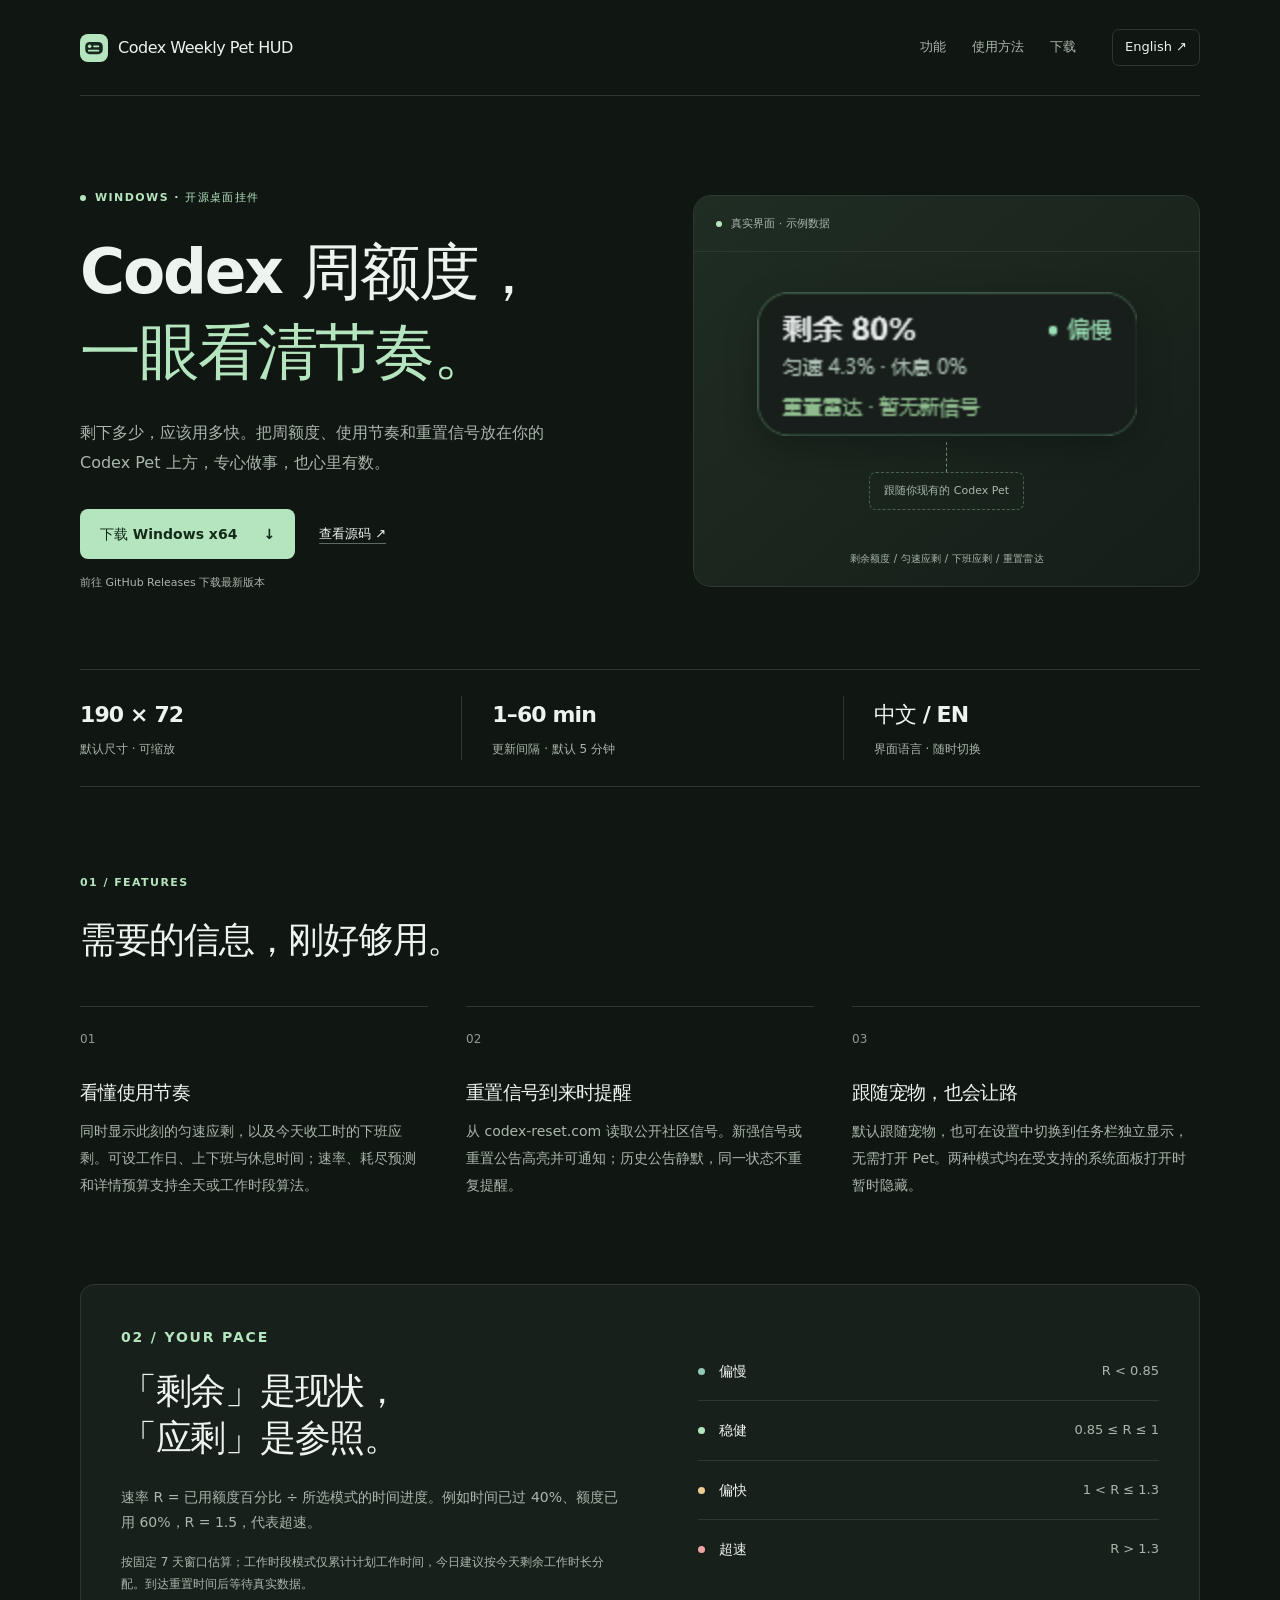
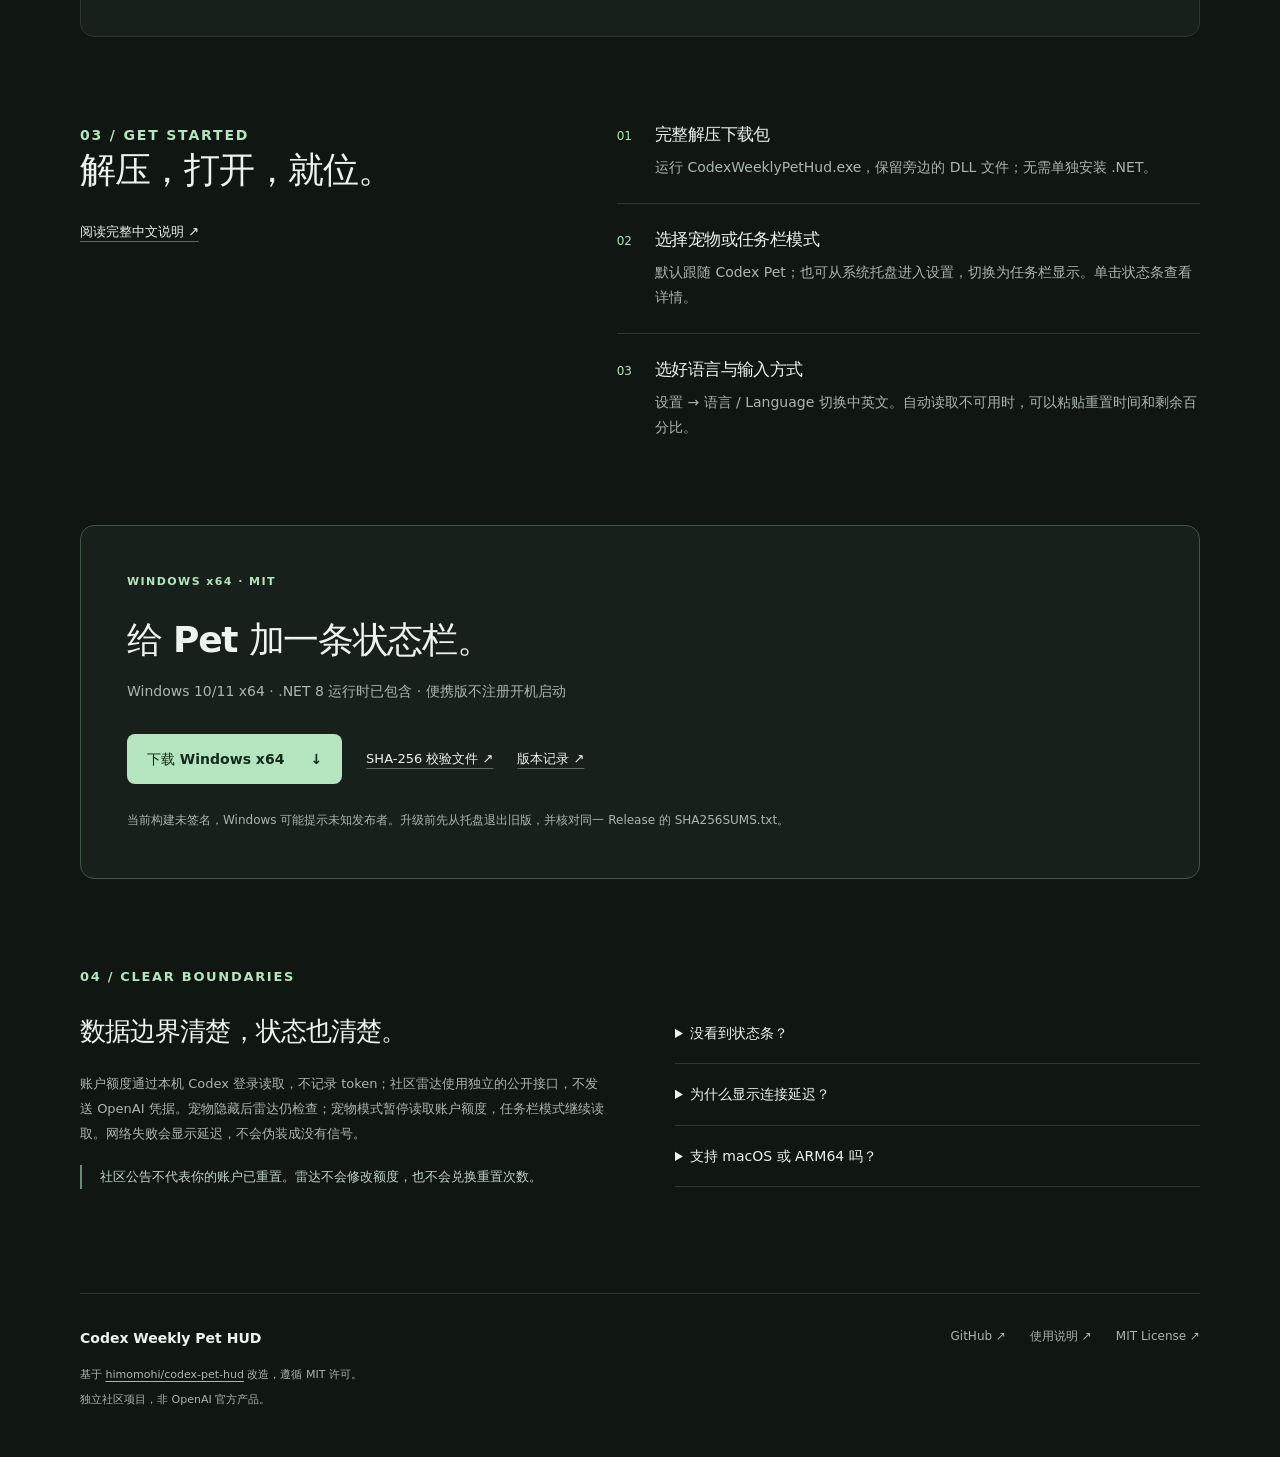
==== commit 1b975530: "Show calendar and shift-end quota targets together" ====
--- a/site/index.html
+++ b/site/index.html
@@ -18,7 +18,7 @@
   <meta property="og:url" content="https://chenfenghao.github.io/codex-weekly-pet-hud/">
   <meta property="og:locale" content="zh_CN">
   <meta property="og:image" content="https://chenfenghao.github.io/codex-weekly-pet-hud/assets/images/capsule.png">
-  <meta property="og:image:alt" content="剩余额度 / 匀速应剩 / 每日建议 / 重置雷达">
+  <meta property="og:image:alt" content="剩余额度 / 匀速应剩 / 下班应剩 / 重置雷达">
   <meta name="twitter:card" content="summary">
   <link rel="icon" type="image/svg+xml" href="assets/icon.svg">
   <link rel="stylesheet" href="assets/site.css">
@@ -38,10 +38,10 @@
         <div class="actions"><a class="button primary" data-download href="https://github.com/chenfenghao/codex-weekly-pet-hud/releases/latest">下载 Windows x64 <span aria-hidden="true">↓</span></a><a class="text-link" href="https://github.com/chenfenghao/codex-weekly-pet-hud">查看源码 ↗</a></div>
         <p class="release-status" data-release-status aria-live="polite">从 GitHub 获取最新稳定版</p>
       </div>
-      <figure class="preview"><figcaption><span class="preview-dot"></span>真实界面 · 示例数据</figcaption><div class="preview-inner"><img src="assets/images/capsule.png" width="380" height="144" alt="剩余额度 / 匀速应剩 / 每日建议 / 重置雷达"><div class="tether"></div><div class="pet-label">跟随你现有的 Codex Pet</div></div><p class="preview-caption">剩余额度 / 匀速应剩 / 每日建议 / 重置雷达</p></figure>
+      <figure class="preview"><figcaption><span class="preview-dot"></span>真实界面 · 示例数据</figcaption><div class="preview-inner"><img src="assets/images/capsule.png" width="380" height="144" alt="剩余额度 / 匀速应剩 / 下班应剩 / 重置雷达"><div class="tether"></div><div class="pet-label">跟随你现有的 Codex Pet</div></div><p class="preview-caption">剩余额度 / 匀速应剩 / 下班应剩 / 重置雷达</p></figure>
     </section>
     <div class="stats wrap"><div><strong>190 × 72</strong><span>默认尺寸 · 可缩放</span></div><div><strong>1–60 min</strong><span>更新间隔 · 默认 5 分钟</span></div><div><strong>中文 / EN</strong><span>界面语言 · 随时切换</span></div></div>
-    <section class="section wrap" id="features"><p class="eyebrow">01 / FEATURES</p><h2>需要的信息，刚好够用。</h2><div class="features"><article><span class="index">01</span><h3>看懂使用节奏</h3><p>选择全天或工作时段算法。可设工作日、上下班与休息时间；应剩在下班后暂停下降，显示使用快慢、耗尽预测和今日建议。</p></article><article><span class="index">02</span><h3>重置信号到来时提醒</h3><p>从 codex-reset.com 读取公开社区信号。新强信号或重置公告高亮并可通知；历史公告静默，同一状态不重复提醒。</p></article><article><span class="index">03</span><h3>跟随宠物，也会让路</h3><p>默认跟随宠物，也可在设置中切换到任务栏独立显示，无需打开 Pet。两种模式均在受支持的系统面板打开时暂时隐藏。</p></article></div></section>
+    <section class="section wrap" id="features"><p class="eyebrow">01 / FEATURES</p><h2>需要的信息，刚好够用。</h2><div class="features"><article><span class="index">01</span><h3>看懂使用节奏</h3><p>同时显示此刻的匀速应剩，以及今天收工时的下班应剩。可设工作日、上下班与休息时间；速率、耗尽预测和详情预算支持全天或工作时段算法。</p></article><article><span class="index">02</span><h3>重置信号到来时提醒</h3><p>从 codex-reset.com 读取公开社区信号。新强信号或重置公告高亮并可通知；历史公告静默，同一状态不重复提醒。</p></article><article><span class="index">03</span><h3>跟随宠物，也会让路</h3><p>默认跟随宠物，也可在设置中切换到任务栏独立显示，无需打开 Pet。两种模式均在受支持的系统面板打开时暂时隐藏。</p></article></div></section>
     <section class="pace wrap"><div><p class="eyebrow">02 / YOUR PACE</p><h2>「剩余」是现状，<br>「应剩」是参照。</h2><p>速率 R = 已用额度百分比 ÷ 所选模式的时间进度。例如时间已过 40%、额度已用 60%，R = 1.5，代表超速。</p><p class="small">按固定 7 天窗口估算；工作时段模式仅累计计划工作时间，今日建议按今天剩余工作时长分配。到达重置时间后等待真实数据。</p></div><div class="pace-bands"><div><i></i><strong>偏慢</strong><span>R &lt; 0.85</span></div><div><i></i><strong>稳健</strong><span>0.85 ≤ R ≤ 1</span></div><div><i></i><strong>偏快</strong><span>1 &lt; R ≤ 1.3</span></div><div><i></i><strong>超速</strong><span>R &gt; 1.3</span></div></div></section>
     <section class="section wrap setup" id="setup"><div><p class="eyebrow">03 / GET STARTED</p><h2>解压，打开，就位。</h2><a class="text-link" href="https://github.com/chenfenghao/codex-weekly-pet-hud/blob/main/README.md">阅读完整中文说明 ↗</a></div><ol><li><span>01</span><div><h3>完整解压下载包</h3><p>运行 CodexWeeklyPetHud.exe，保留旁边的 DLL 文件；无需单独安装 .NET。</p></div></li><li><span>02</span><div><h3>选择宠物或任务栏模式</h3><p>默认跟随 Codex Pet；也可从系统托盘进入设置，切换为任务栏显示。单击状态条查看详情。</p></div></li><li><span>03</span><div><h3>选好语言与输入方式</h3><p>设置 → 语言 / Language 切换中英文。自动读取不可用时，可以粘贴重置时间和剩余百分比。</p></div></li></ol></section>
     <section class="download wrap" id="download"><p class="eyebrow">WINDOWS x64 · MIT</p><h2>给 Pet 加一条状态栏。</h2><p>Windows 10/11 x64 · .NET 8 运行时已包含 · 便携版不注册开机启动</p><div class="actions"><a class="button primary" data-download href="https://github.com/chenfenghao/codex-weekly-pet-hud/releases/latest">下载 Windows x64 <span aria-hidden="true">↓</span></a><a class="text-link" data-checksum href="https://github.com/chenfenghao/codex-weekly-pet-hud/releases/latest">SHA-256 校验文件 ↗</a><a class="text-link" data-release-link href="https://github.com/chenfenghao/codex-weekly-pet-hud/releases/latest">版本记录 ↗</a></div><p class="small unsigned">当前构建未签名，Windows 可能提示未知发布者。升级前先从托盘退出旧版，并核对同一 Release 的 SHA256SUMS.txt。</p></section>
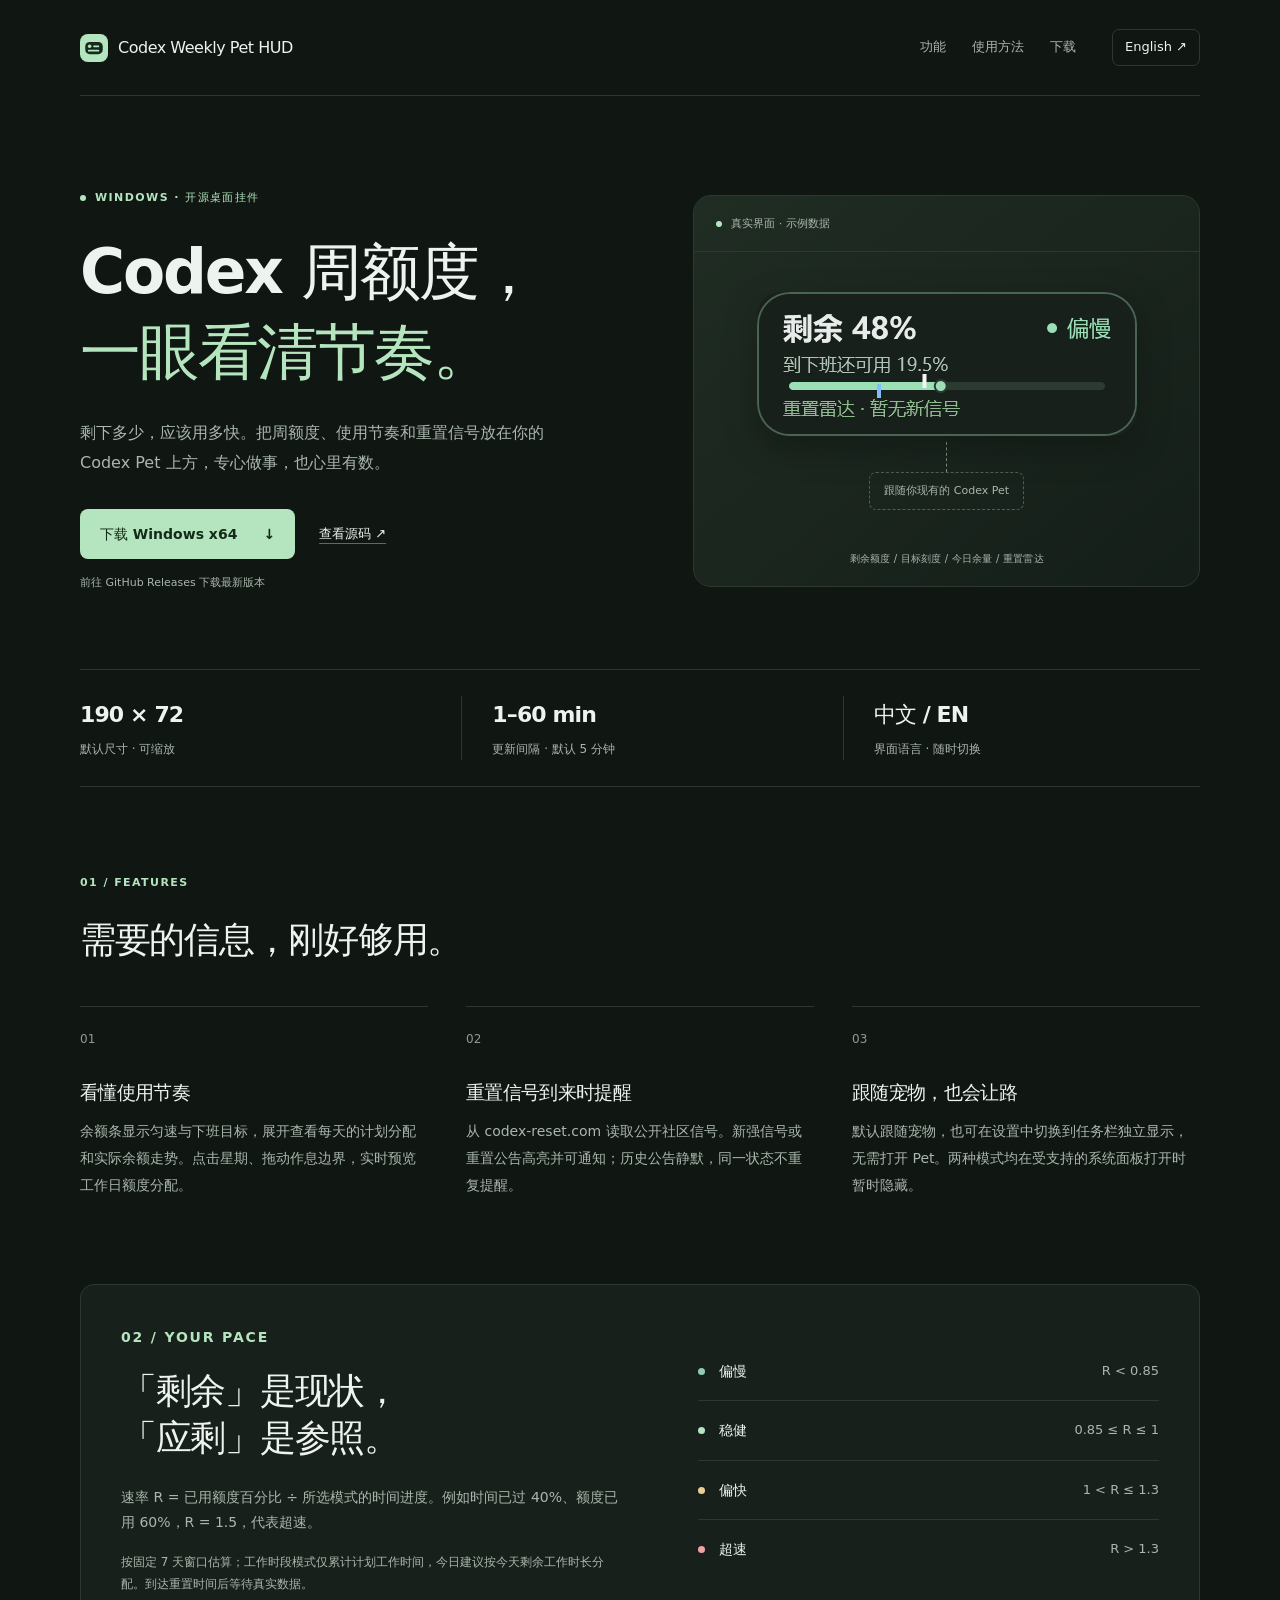
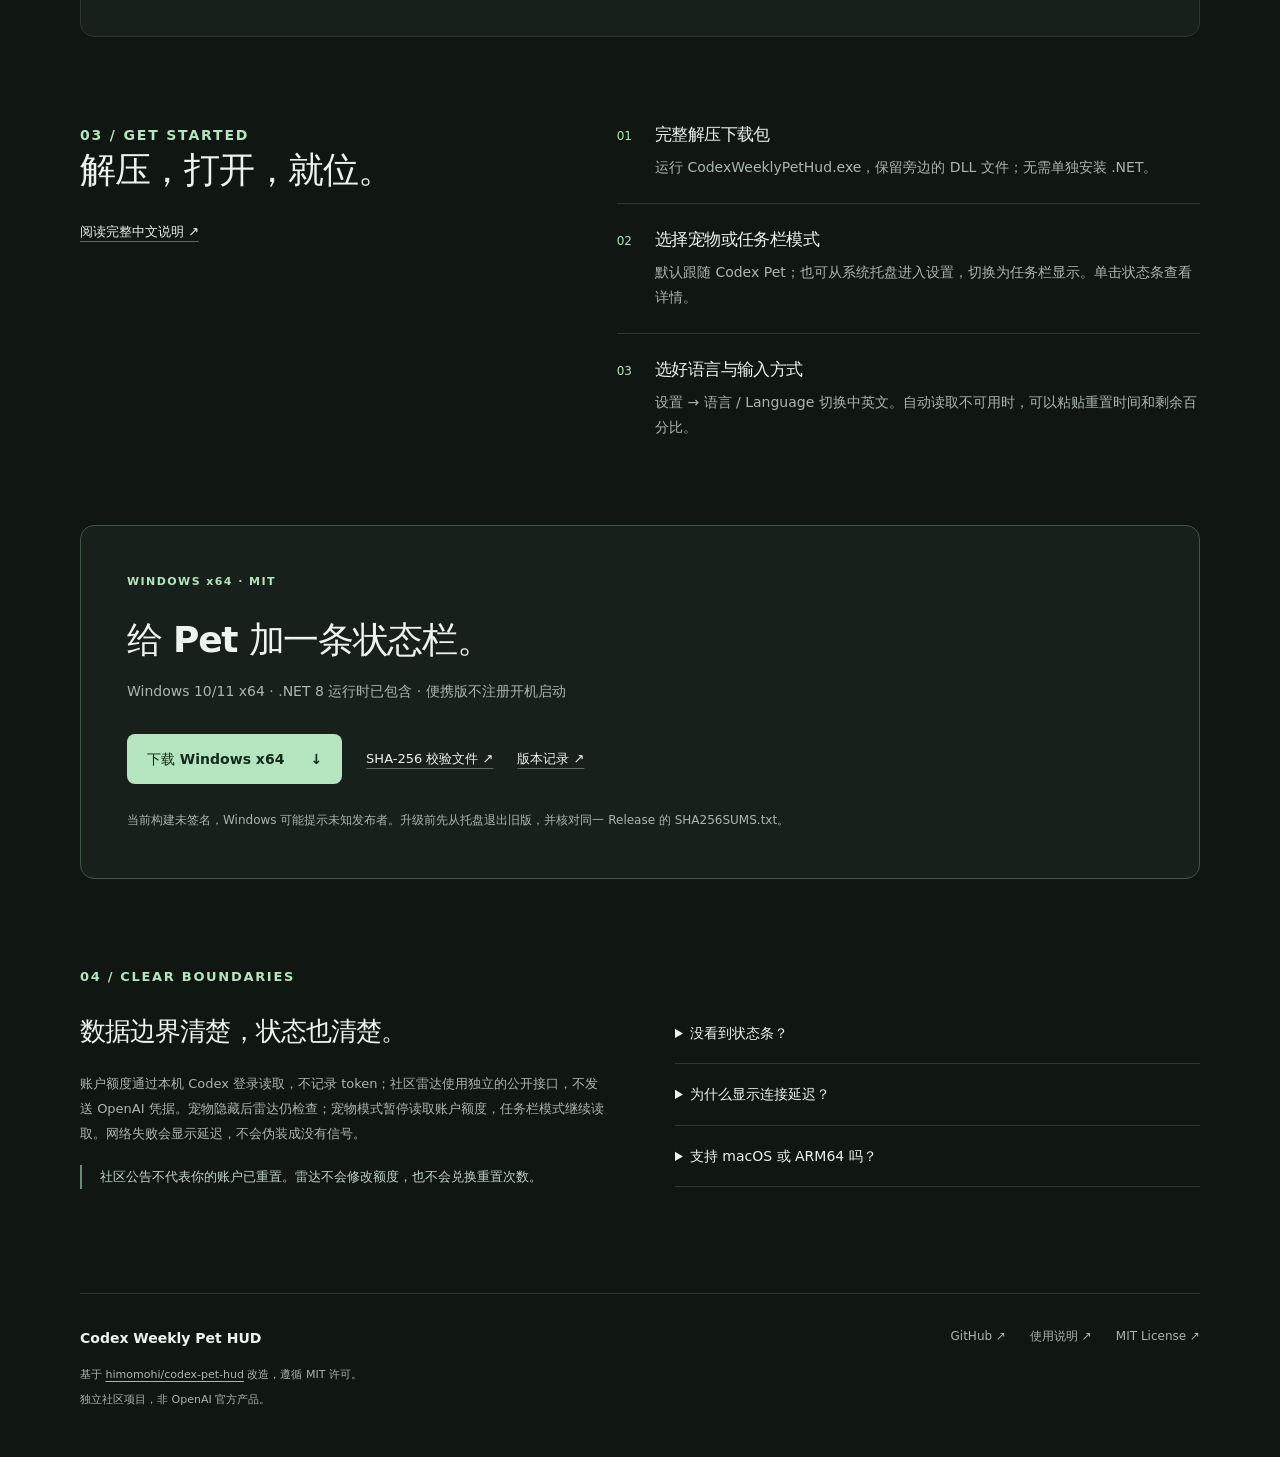
==== commit bb95d4fe: "Visualize weekly quota allocation, balance history and editable work schedule" ====
--- a/site/index.html
+++ b/site/index.html
@@ -18,7 +18,7 @@
   <meta property="og:url" content="https://chenfenghao.github.io/codex-weekly-pet-hud/">
   <meta property="og:locale" content="zh_CN">
   <meta property="og:image" content="https://chenfenghao.github.io/codex-weekly-pet-hud/assets/images/capsule.png">
-  <meta property="og:image:alt" content="剩余额度 / 匀速应剩 / 下班应剩 / 重置雷达">
+  <meta property="og:image:alt" content="剩余额度 / 目标刻度 / 今日余量 / 重置雷达">
   <meta name="twitter:card" content="summary">
   <link rel="icon" type="image/svg+xml" href="assets/icon.svg">
   <link rel="stylesheet" href="assets/site.css">
@@ -38,10 +38,10 @@
         <div class="actions"><a class="button primary" data-download href="https://github.com/chenfenghao/codex-weekly-pet-hud/releases/latest">下载 Windows x64 <span aria-hidden="true">↓</span></a><a class="text-link" href="https://github.com/chenfenghao/codex-weekly-pet-hud">查看源码 ↗</a></div>
         <p class="release-status" data-release-status aria-live="polite">从 GitHub 获取最新稳定版</p>
       </div>
-      <figure class="preview"><figcaption><span class="preview-dot"></span>真实界面 · 示例数据</figcaption><div class="preview-inner"><img src="assets/images/capsule.png" width="380" height="144" alt="剩余额度 / 匀速应剩 / 下班应剩 / 重置雷达"><div class="tether"></div><div class="pet-label">跟随你现有的 Codex Pet</div></div><p class="preview-caption">剩余额度 / 匀速应剩 / 下班应剩 / 重置雷达</p></figure>
+      <figure class="preview"><figcaption><span class="preview-dot"></span>真实界面 · 示例数据</figcaption><div class="preview-inner"><img src="assets/images/capsule.png" width="380" height="144" alt="剩余额度 / 目标刻度 / 今日余量 / 重置雷达"><div class="tether"></div><div class="pet-label">跟随你现有的 Codex Pet</div></div><p class="preview-caption">剩余额度 / 目标刻度 / 今日余量 / 重置雷达</p></figure>
     </section>
     <div class="stats wrap"><div><strong>190 × 72</strong><span>默认尺寸 · 可缩放</span></div><div><strong>1–60 min</strong><span>更新间隔 · 默认 5 分钟</span></div><div><strong>中文 / EN</strong><span>界面语言 · 随时切换</span></div></div>
-    <section class="section wrap" id="features"><p class="eyebrow">01 / FEATURES</p><h2>需要的信息，刚好够用。</h2><div class="features"><article><span class="index">01</span><h3>看懂使用节奏</h3><p>同时显示此刻的匀速应剩，以及今天收工时的下班应剩。可设工作日、上下班与休息时间；速率、耗尽预测和详情预算支持全天或工作时段算法。</p></article><article><span class="index">02</span><h3>重置信号到来时提醒</h3><p>从 codex-reset.com 读取公开社区信号。新强信号或重置公告高亮并可通知；历史公告静默，同一状态不重复提醒。</p></article><article><span class="index">03</span><h3>跟随宠物，也会让路</h3><p>默认跟随宠物，也可在设置中切换到任务栏独立显示，无需打开 Pet。两种模式均在受支持的系统面板打开时暂时隐藏。</p></article></div></section>
+    <section class="section wrap" id="features"><p class="eyebrow">01 / FEATURES</p><h2>需要的信息，刚好够用。</h2><div class="features"><article><span class="index">01</span><h3>看懂使用节奏</h3><p>余额条显示匀速与下班目标，展开查看每天的计划分配和实际余额走势。点击星期、拖动作息边界，实时预览工作日额度分配。</p></article><article><span class="index">02</span><h3>重置信号到来时提醒</h3><p>从 codex-reset.com 读取公开社区信号。新强信号或重置公告高亮并可通知；历史公告静默，同一状态不重复提醒。</p></article><article><span class="index">03</span><h3>跟随宠物，也会让路</h3><p>默认跟随宠物，也可在设置中切换到任务栏独立显示，无需打开 Pet。两种模式均在受支持的系统面板打开时暂时隐藏。</p></article></div></section>
     <section class="pace wrap"><div><p class="eyebrow">02 / YOUR PACE</p><h2>「剩余」是现状，<br>「应剩」是参照。</h2><p>速率 R = 已用额度百分比 ÷ 所选模式的时间进度。例如时间已过 40%、额度已用 60%，R = 1.5，代表超速。</p><p class="small">按固定 7 天窗口估算；工作时段模式仅累计计划工作时间，今日建议按今天剩余工作时长分配。到达重置时间后等待真实数据。</p></div><div class="pace-bands"><div><i></i><strong>偏慢</strong><span>R &lt; 0.85</span></div><div><i></i><strong>稳健</strong><span>0.85 ≤ R ≤ 1</span></div><div><i></i><strong>偏快</strong><span>1 &lt; R ≤ 1.3</span></div><div><i></i><strong>超速</strong><span>R &gt; 1.3</span></div></div></section>
     <section class="section wrap setup" id="setup"><div><p class="eyebrow">03 / GET STARTED</p><h2>解压，打开，就位。</h2><a class="text-link" href="https://github.com/chenfenghao/codex-weekly-pet-hud/blob/main/README.md">阅读完整中文说明 ↗</a></div><ol><li><span>01</span><div><h3>完整解压下载包</h3><p>运行 CodexWeeklyPetHud.exe，保留旁边的 DLL 文件；无需单独安装 .NET。</p></div></li><li><span>02</span><div><h3>选择宠物或任务栏模式</h3><p>默认跟随 Codex Pet；也可从系统托盘进入设置，切换为任务栏显示。单击状态条查看详情。</p></div></li><li><span>03</span><div><h3>选好语言与输入方式</h3><p>设置 → 语言 / Language 切换中英文。自动读取不可用时，可以粘贴重置时间和剩余百分比。</p></div></li></ol></section>
     <section class="download wrap" id="download"><p class="eyebrow">WINDOWS x64 · MIT</p><h2>给 Pet 加一条状态栏。</h2><p>Windows 10/11 x64 · .NET 8 运行时已包含 · 便携版不注册开机启动</p><div class="actions"><a class="button primary" data-download href="https://github.com/chenfenghao/codex-weekly-pet-hud/releases/latest">下载 Windows x64 <span aria-hidden="true">↓</span></a><a class="text-link" data-checksum href="https://github.com/chenfenghao/codex-weekly-pet-hud/releases/latest">SHA-256 校验文件 ↗</a><a class="text-link" data-release-link href="https://github.com/chenfenghao/codex-weekly-pet-hud/releases/latest">版本记录 ↗</a></div><p class="small unsigned">当前构建未签名，Windows 可能提示未知发布者。升级前先从托盘退出旧版，并核对同一 Release 的 SHA256SUMS.txt。</p></section>
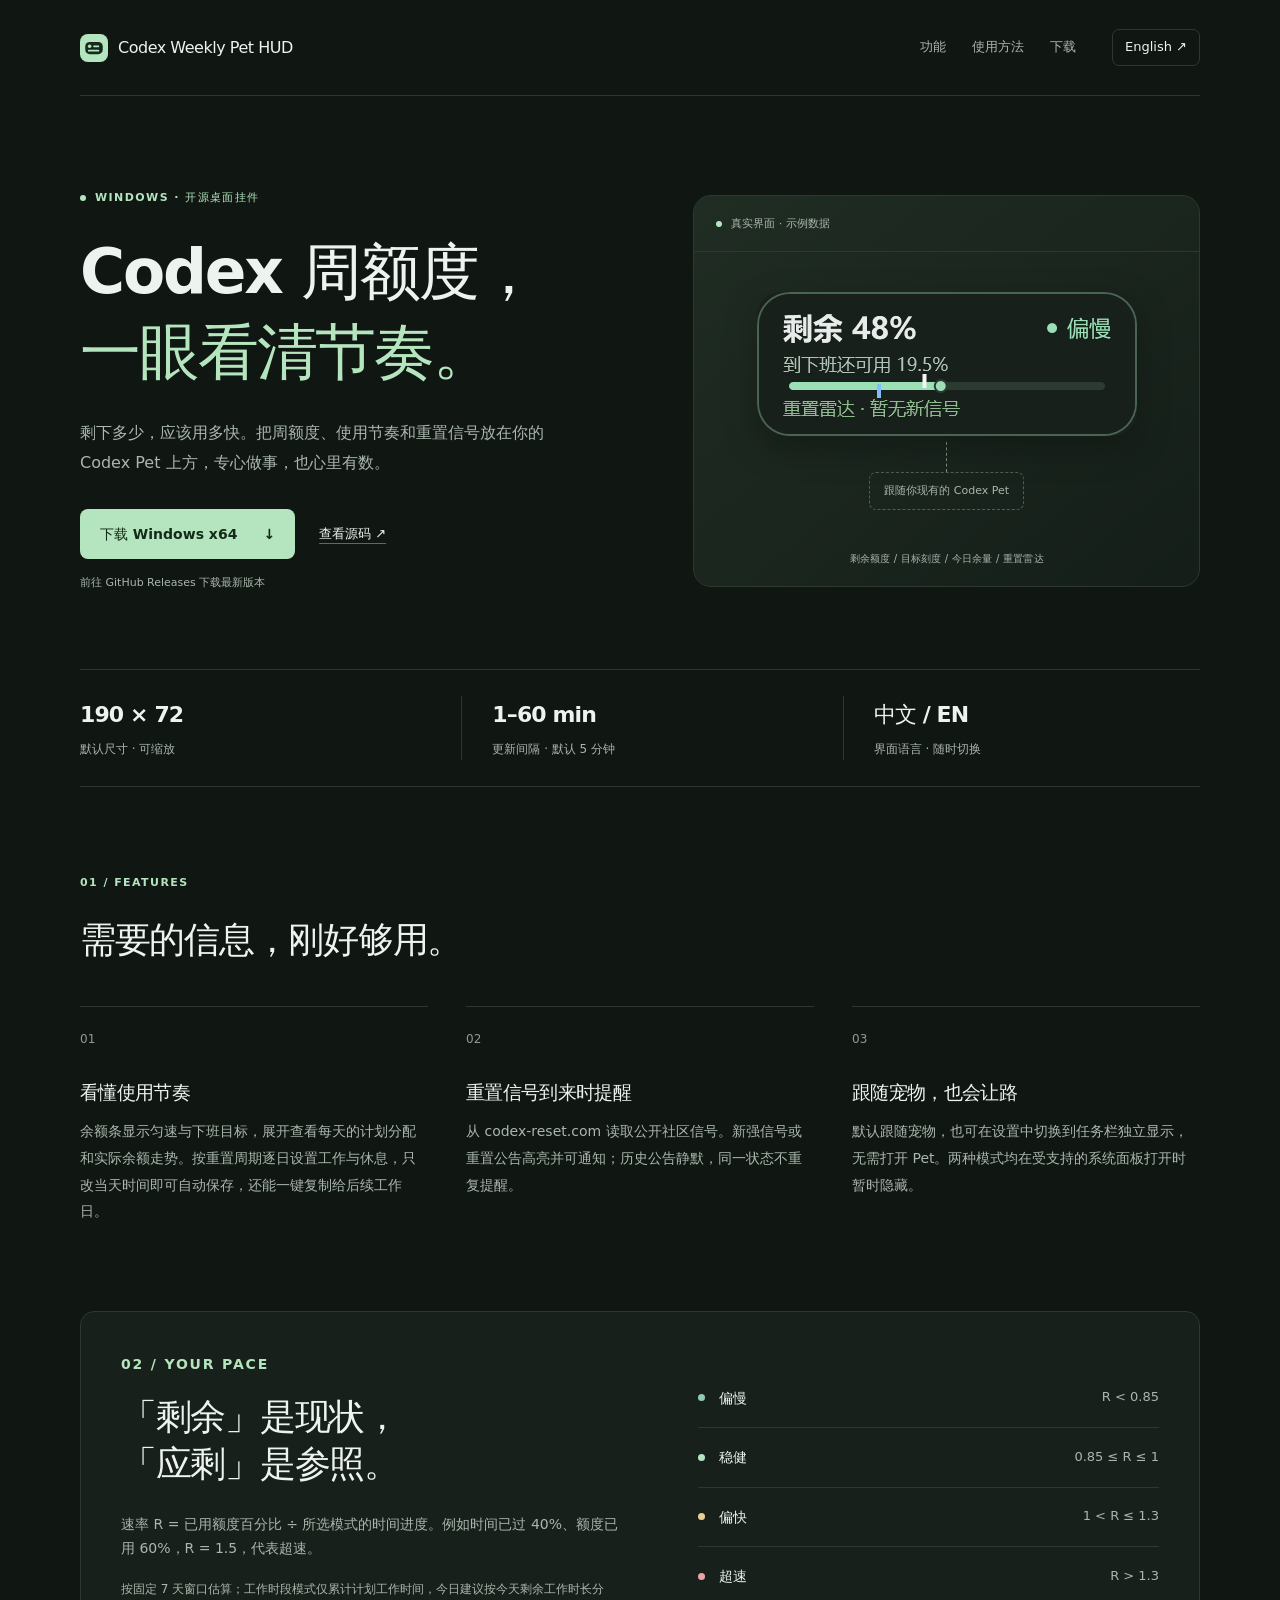
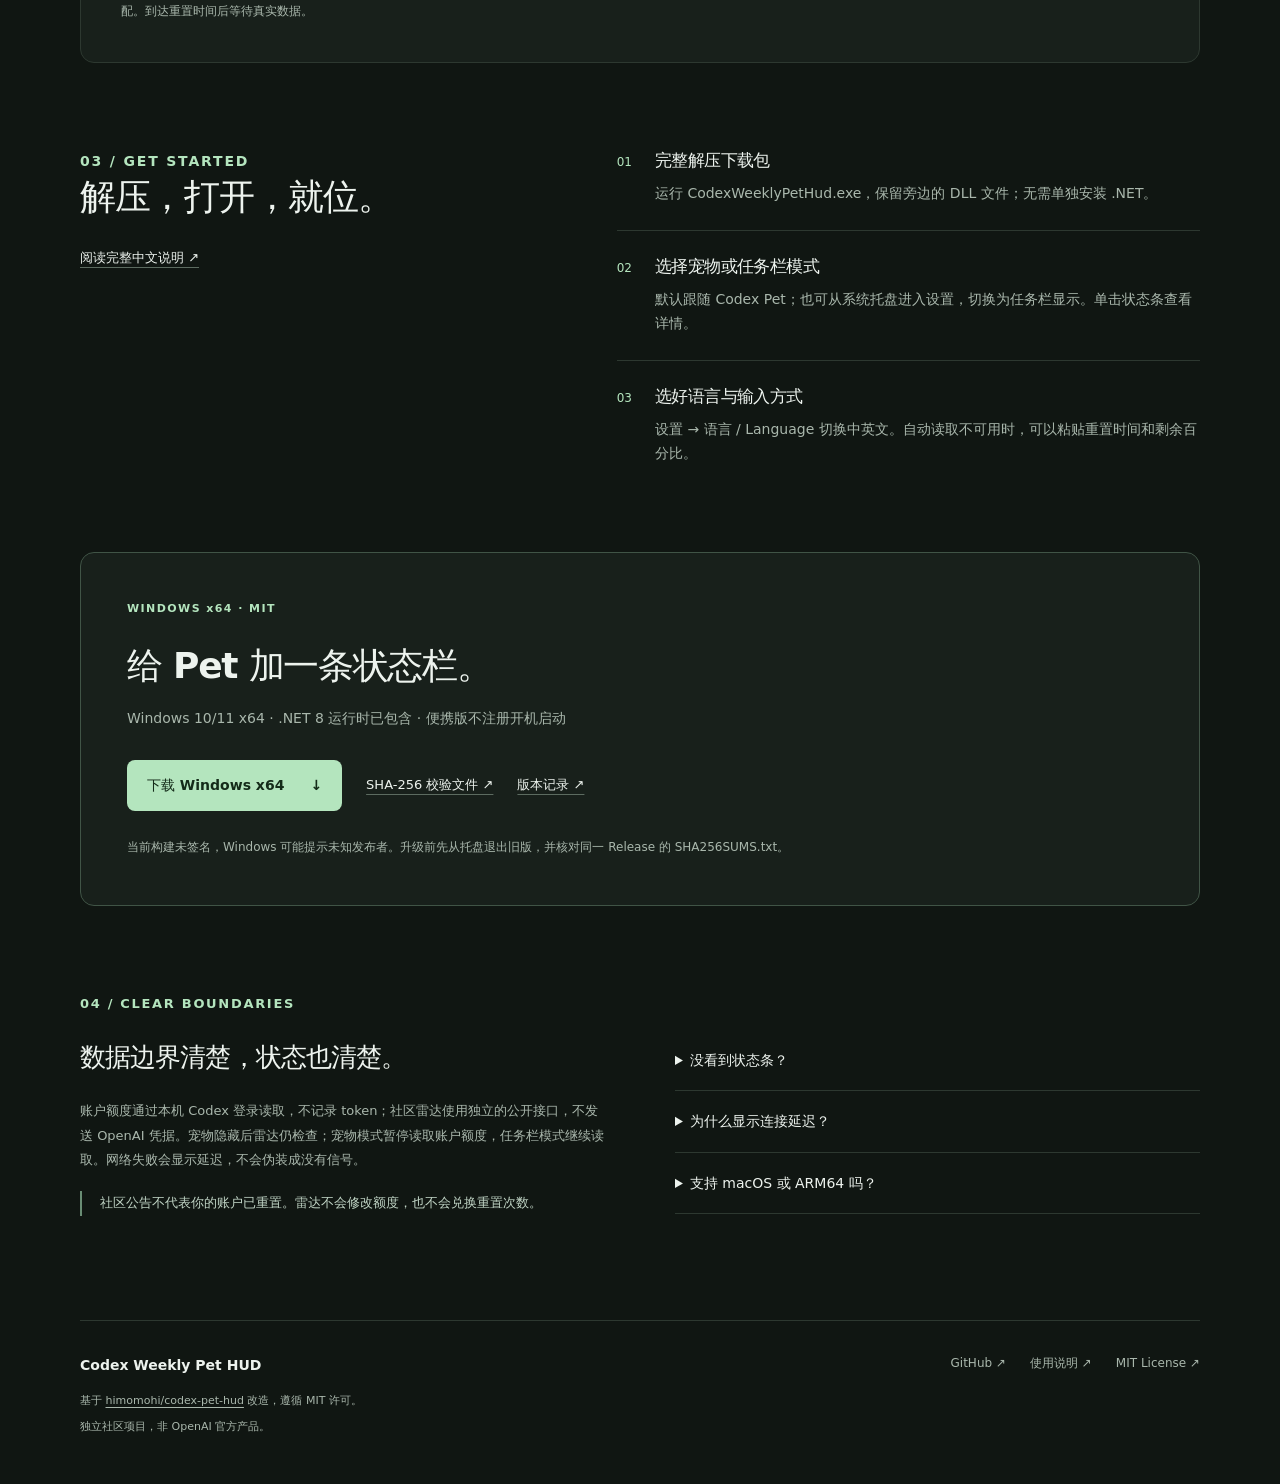
==== commit 4fcc9599: "Simplify independent daily work hours in reset-cycle order" ====
--- a/site/index.html
+++ b/site/index.html
@@ -41,7 +41,7 @@
       <figure class="preview"><figcaption><span class="preview-dot"></span>真实界面 · 示例数据</figcaption><div class="preview-inner"><img src="assets/images/capsule.png" width="380" height="144" alt="剩余额度 / 目标刻度 / 今日余量 / 重置雷达"><div class="tether"></div><div class="pet-label">跟随你现有的 Codex Pet</div></div><p class="preview-caption">剩余额度 / 目标刻度 / 今日余量 / 重置雷达</p></figure>
     </section>
     <div class="stats wrap"><div><strong>190 × 72</strong><span>默认尺寸 · 可缩放</span></div><div><strong>1–60 min</strong><span>更新间隔 · 默认 5 分钟</span></div><div><strong>中文 / EN</strong><span>界面语言 · 随时切换</span></div></div>
-    <section class="section wrap" id="features"><p class="eyebrow">01 / FEATURES</p><h2>需要的信息，刚好够用。</h2><div class="features"><article><span class="index">01</span><h3>看懂使用节奏</h3><p>余额条显示匀速与下班目标，展开查看每天的计划分配和实际余额走势。点击星期、拖动作息边界，实时预览工作日额度分配。</p></article><article><span class="index">02</span><h3>重置信号到来时提醒</h3><p>从 codex-reset.com 读取公开社区信号。新强信号或重置公告高亮并可通知；历史公告静默，同一状态不重复提醒。</p></article><article><span class="index">03</span><h3>跟随宠物，也会让路</h3><p>默认跟随宠物，也可在设置中切换到任务栏独立显示，无需打开 Pet。两种模式均在受支持的系统面板打开时暂时隐藏。</p></article></div></section>
+    <section class="section wrap" id="features"><p class="eyebrow">01 / FEATURES</p><h2>需要的信息，刚好够用。</h2><div class="features"><article><span class="index">01</span><h3>看懂使用节奏</h3><p>余额条显示匀速与下班目标，展开查看每天的计划分配和实际余额走势。按重置周期逐日设置工作与休息，只改当天时间即可自动保存，还能一键复制给后续工作日。</p></article><article><span class="index">02</span><h3>重置信号到来时提醒</h3><p>从 codex-reset.com 读取公开社区信号。新强信号或重置公告高亮并可通知；历史公告静默，同一状态不重复提醒。</p></article><article><span class="index">03</span><h3>跟随宠物，也会让路</h3><p>默认跟随宠物，也可在设置中切换到任务栏独立显示，无需打开 Pet。两种模式均在受支持的系统面板打开时暂时隐藏。</p></article></div></section>
     <section class="pace wrap"><div><p class="eyebrow">02 / YOUR PACE</p><h2>「剩余」是现状，<br>「应剩」是参照。</h2><p>速率 R = 已用额度百分比 ÷ 所选模式的时间进度。例如时间已过 40%、额度已用 60%，R = 1.5，代表超速。</p><p class="small">按固定 7 天窗口估算；工作时段模式仅累计计划工作时间，今日建议按今天剩余工作时长分配。到达重置时间后等待真实数据。</p></div><div class="pace-bands"><div><i></i><strong>偏慢</strong><span>R &lt; 0.85</span></div><div><i></i><strong>稳健</strong><span>0.85 ≤ R ≤ 1</span></div><div><i></i><strong>偏快</strong><span>1 &lt; R ≤ 1.3</span></div><div><i></i><strong>超速</strong><span>R &gt; 1.3</span></div></div></section>
     <section class="section wrap setup" id="setup"><div><p class="eyebrow">03 / GET STARTED</p><h2>解压，打开，就位。</h2><a class="text-link" href="https://github.com/chenfenghao/codex-weekly-pet-hud/blob/main/README.md">阅读完整中文说明 ↗</a></div><ol><li><span>01</span><div><h3>完整解压下载包</h3><p>运行 CodexWeeklyPetHud.exe，保留旁边的 DLL 文件；无需单独安装 .NET。</p></div></li><li><span>02</span><div><h3>选择宠物或任务栏模式</h3><p>默认跟随 Codex Pet；也可从系统托盘进入设置，切换为任务栏显示。单击状态条查看详情。</p></div></li><li><span>03</span><div><h3>选好语言与输入方式</h3><p>设置 → 语言 / Language 切换中英文。自动读取不可用时，可以粘贴重置时间和剩余百分比。</p></div></li></ol></section>
     <section class="download wrap" id="download"><p class="eyebrow">WINDOWS x64 · MIT</p><h2>给 Pet 加一条状态栏。</h2><p>Windows 10/11 x64 · .NET 8 运行时已包含 · 便携版不注册开机启动</p><div class="actions"><a class="button primary" data-download href="https://github.com/chenfenghao/codex-weekly-pet-hud/releases/latest">下载 Windows x64 <span aria-hidden="true">↓</span></a><a class="text-link" data-checksum href="https://github.com/chenfenghao/codex-weekly-pet-hud/releases/latest">SHA-256 校验文件 ↗</a><a class="text-link" data-release-link href="https://github.com/chenfenghao/codex-weekly-pet-hud/releases/latest">版本记录 ↗</a></div><p class="small unsigned">当前构建未签名，Windows 可能提示未知发布者。升级前先从托盘退出旧版，并核对同一 Release 的 SHA256SUMS.txt。</p></section>
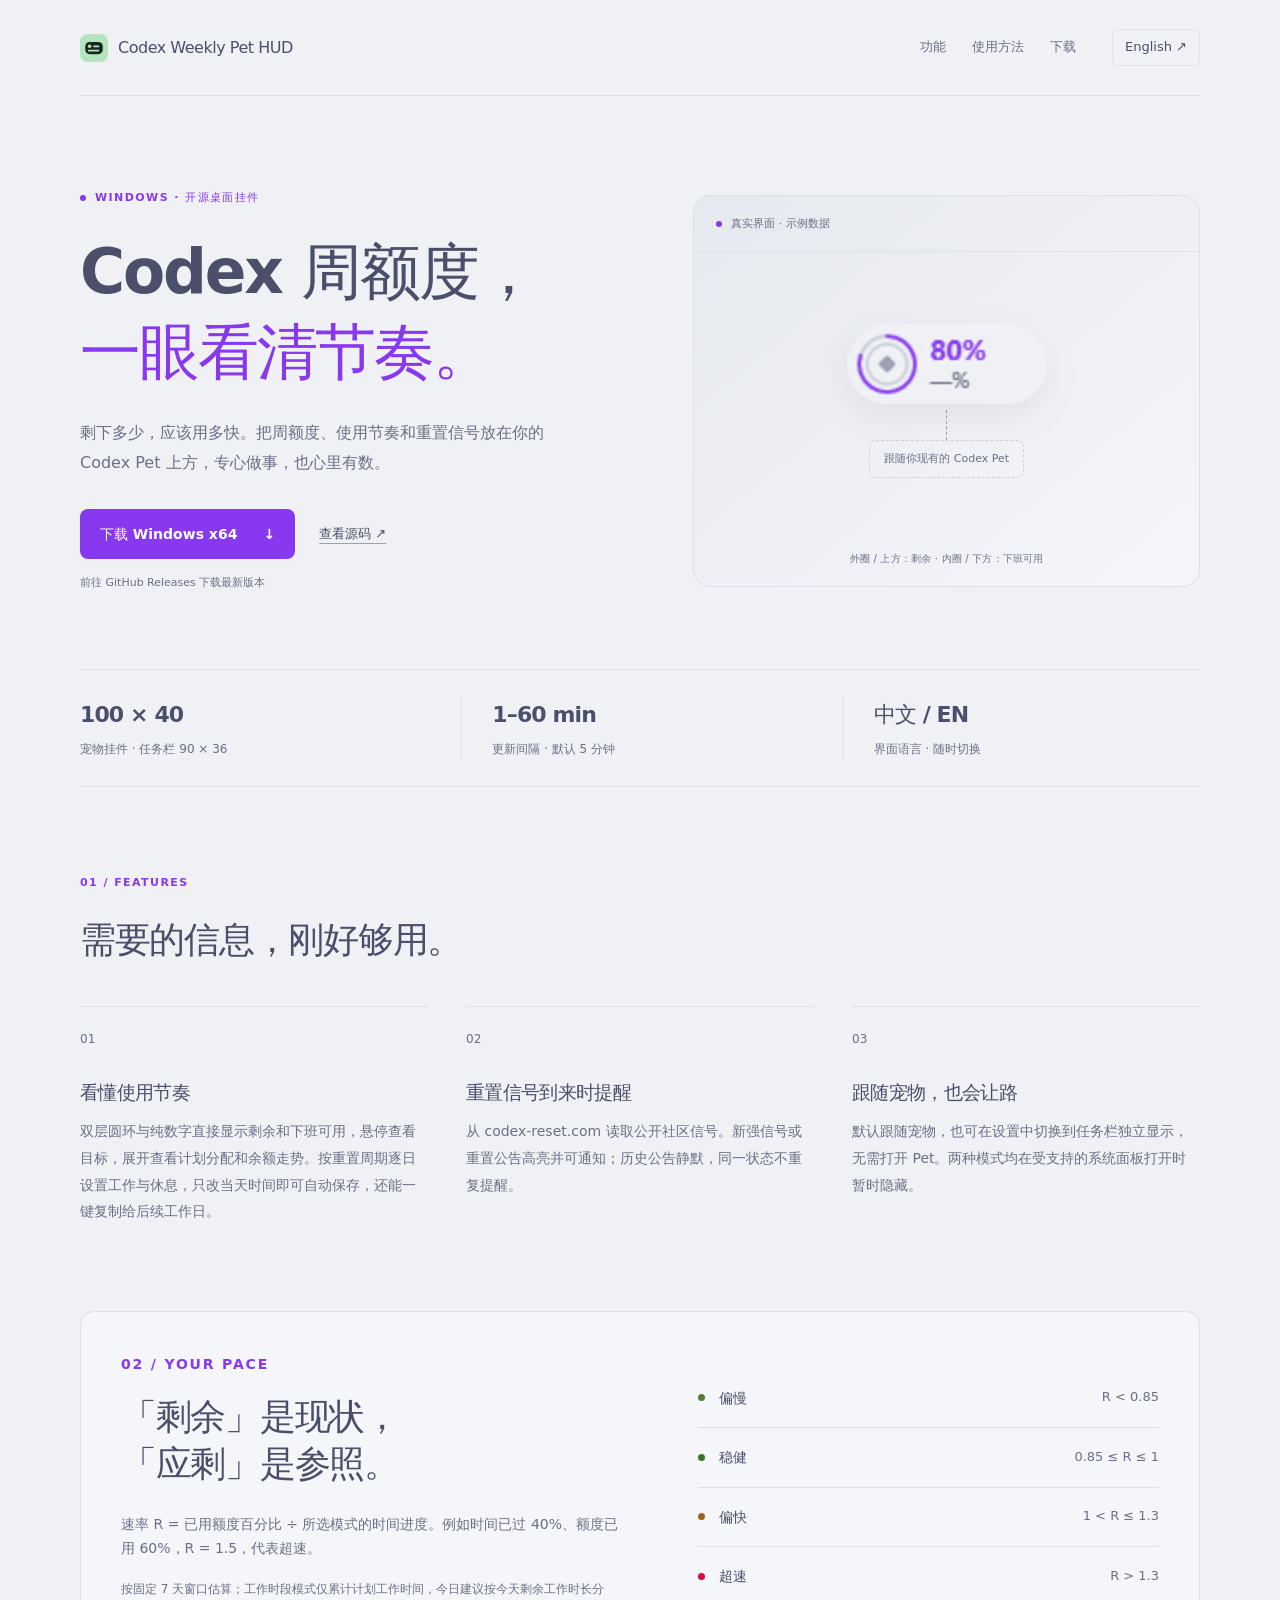
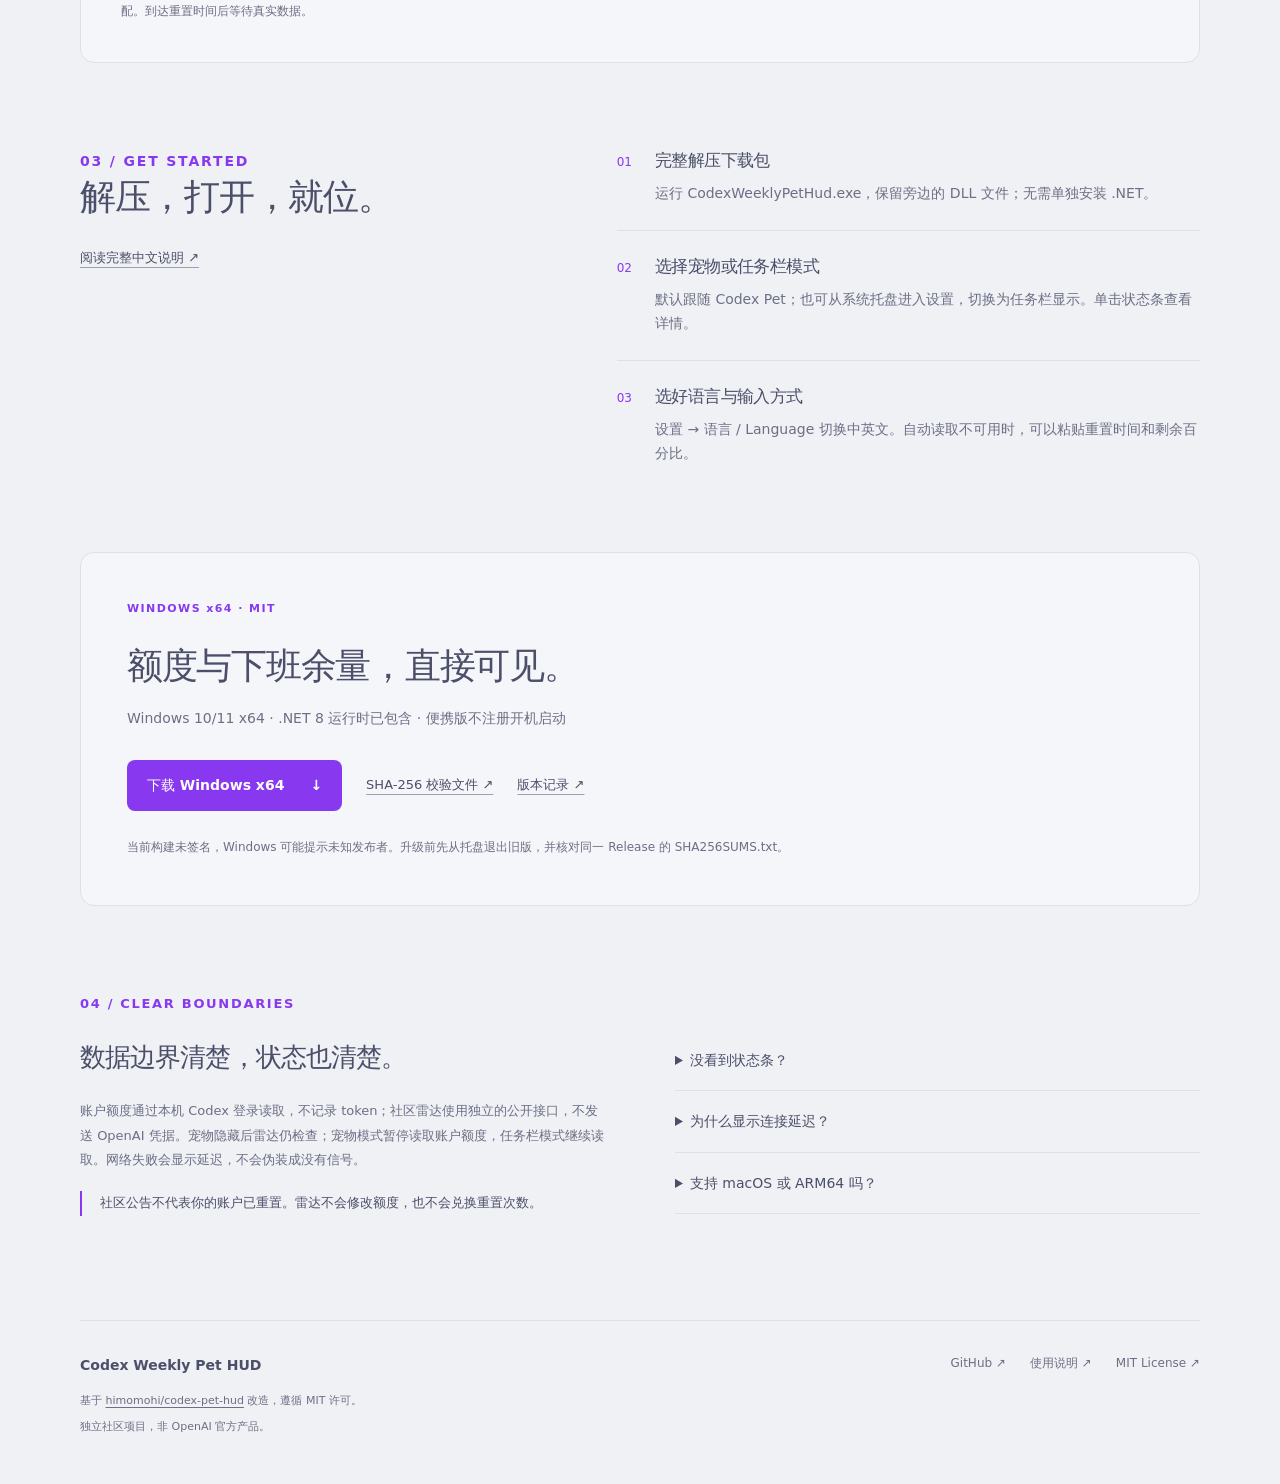
==== commit 4563d78e: "feat: add dual-ring quota HUD and violet theme (v1.6.3)" ====
--- a/site/index.html
+++ b/site/index.html
@@ -3,7 +3,7 @@
 <head>
   <meta charset="utf-8">
   <meta name="viewport" content="width=device-width, initial-scale=1">
-  <meta name="theme-color" content="#101612">
+  <meta name="theme-color" content="#EFF1F5">
   <title>Codex Weekly Pet HUD · 周额度节奏挂件</title>
   <meta name="description" content="Codex Pet 上方的 Windows 周额度监控挂件。查看剩余额度、使用节奏和每日建议，支持中英文界面、可调刷新与社区重置信号提醒。开源、免费、便携。">
   <meta name="robots" content="index, follow">
@@ -18,7 +18,7 @@
   <meta property="og:url" content="https://chenfenghao.github.io/codex-weekly-pet-hud/">
   <meta property="og:locale" content="zh_CN">
   <meta property="og:image" content="https://chenfenghao.github.io/codex-weekly-pet-hud/assets/images/capsule.png">
-  <meta property="og:image:alt" content="剩余额度 / 目标刻度 / 今日余量 / 重置雷达">
+  <meta property="og:image:alt" content="外圈 / 上方：剩余 · 内圈 / 下方：下班可用">
   <meta name="twitter:card" content="summary">
   <link rel="icon" type="image/svg+xml" href="assets/icon.svg">
   <link rel="stylesheet" href="assets/site.css">
@@ -38,13 +38,13 @@
         <div class="actions"><a class="button primary" data-download href="https://github.com/chenfenghao/codex-weekly-pet-hud/releases/latest">下载 Windows x64 <span aria-hidden="true">↓</span></a><a class="text-link" href="https://github.com/chenfenghao/codex-weekly-pet-hud">查看源码 ↗</a></div>
         <p class="release-status" data-release-status aria-live="polite">从 GitHub 获取最新稳定版</p>
       </div>
-      <figure class="preview"><figcaption><span class="preview-dot"></span>真实界面 · 示例数据</figcaption><div class="preview-inner"><img src="assets/images/capsule.png" width="380" height="144" alt="剩余额度 / 目标刻度 / 今日余量 / 重置雷达"><div class="tether"></div><div class="pet-label">跟随你现有的 Codex Pet</div></div><p class="preview-caption">剩余额度 / 目标刻度 / 今日余量 / 重置雷达</p></figure>
+      <figure class="preview"><figcaption><span class="preview-dot"></span>真实界面 · 示例数据</figcaption><div class="preview-inner"><img src="assets/images/capsule.png" width="200" height="80" alt="外圈 / 上方：剩余 · 内圈 / 下方：下班可用"><div class="tether"></div><div class="pet-label">跟随你现有的 Codex Pet</div></div><p class="preview-caption">外圈 / 上方：剩余 · 内圈 / 下方：下班可用</p></figure>
     </section>
-    <div class="stats wrap"><div><strong>190 × 72</strong><span>默认尺寸 · 可缩放</span></div><div><strong>1–60 min</strong><span>更新间隔 · 默认 5 分钟</span></div><div><strong>中文 / EN</strong><span>界面语言 · 随时切换</span></div></div>
-    <section class="section wrap" id="features"><p class="eyebrow">01 / FEATURES</p><h2>需要的信息，刚好够用。</h2><div class="features"><article><span class="index">01</span><h3>看懂使用节奏</h3><p>余额条显示匀速与下班目标，展开查看每天的计划分配和实际余额走势。按重置周期逐日设置工作与休息，只改当天时间即可自动保存，还能一键复制给后续工作日。</p></article><article><span class="index">02</span><h3>重置信号到来时提醒</h3><p>从 codex-reset.com 读取公开社区信号。新强信号或重置公告高亮并可通知；历史公告静默，同一状态不重复提醒。</p></article><article><span class="index">03</span><h3>跟随宠物，也会让路</h3><p>默认跟随宠物，也可在设置中切换到任务栏独立显示，无需打开 Pet。两种模式均在受支持的系统面板打开时暂时隐藏。</p></article></div></section>
+    <div class="stats wrap"><div><strong>100 × 40</strong><span>宠物挂件 · 任务栏 90 × 36</span></div><div><strong>1–60 min</strong><span>更新间隔 · 默认 5 分钟</span></div><div><strong>中文 / EN</strong><span>界面语言 · 随时切换</span></div></div>
+    <section class="section wrap" id="features"><p class="eyebrow">01 / FEATURES</p><h2>需要的信息，刚好够用。</h2><div class="features"><article><span class="index">01</span><h3>看懂使用节奏</h3><p>双层圆环与纯数字直接显示剩余和下班可用，悬停查看目标，展开查看计划分配和余额走势。按重置周期逐日设置工作与休息，只改当天时间即可自动保存，还能一键复制给后续工作日。</p></article><article><span class="index">02</span><h3>重置信号到来时提醒</h3><p>从 codex-reset.com 读取公开社区信号。新强信号或重置公告高亮并可通知；历史公告静默，同一状态不重复提醒。</p></article><article><span class="index">03</span><h3>跟随宠物，也会让路</h3><p>默认跟随宠物，也可在设置中切换到任务栏独立显示，无需打开 Pet。两种模式均在受支持的系统面板打开时暂时隐藏。</p></article></div></section>
     <section class="pace wrap"><div><p class="eyebrow">02 / YOUR PACE</p><h2>「剩余」是现状，<br>「应剩」是参照。</h2><p>速率 R = 已用额度百分比 ÷ 所选模式的时间进度。例如时间已过 40%、额度已用 60%，R = 1.5，代表超速。</p><p class="small">按固定 7 天窗口估算；工作时段模式仅累计计划工作时间，今日建议按今天剩余工作时长分配。到达重置时间后等待真实数据。</p></div><div class="pace-bands"><div><i></i><strong>偏慢</strong><span>R &lt; 0.85</span></div><div><i></i><strong>稳健</strong><span>0.85 ≤ R ≤ 1</span></div><div><i></i><strong>偏快</strong><span>1 &lt; R ≤ 1.3</span></div><div><i></i><strong>超速</strong><span>R &gt; 1.3</span></div></div></section>
     <section class="section wrap setup" id="setup"><div><p class="eyebrow">03 / GET STARTED</p><h2>解压，打开，就位。</h2><a class="text-link" href="https://github.com/chenfenghao/codex-weekly-pet-hud/blob/main/README.md">阅读完整中文说明 ↗</a></div><ol><li><span>01</span><div><h3>完整解压下载包</h3><p>运行 CodexWeeklyPetHud.exe，保留旁边的 DLL 文件；无需单独安装 .NET。</p></div></li><li><span>02</span><div><h3>选择宠物或任务栏模式</h3><p>默认跟随 Codex Pet；也可从系统托盘进入设置，切换为任务栏显示。单击状态条查看详情。</p></div></li><li><span>03</span><div><h3>选好语言与输入方式</h3><p>设置 → 语言 / Language 切换中英文。自动读取不可用时，可以粘贴重置时间和剩余百分比。</p></div></li></ol></section>
-    <section class="download wrap" id="download"><p class="eyebrow">WINDOWS x64 · MIT</p><h2>给 Pet 加一条状态栏。</h2><p>Windows 10/11 x64 · .NET 8 运行时已包含 · 便携版不注册开机启动</p><div class="actions"><a class="button primary" data-download href="https://github.com/chenfenghao/codex-weekly-pet-hud/releases/latest">下载 Windows x64 <span aria-hidden="true">↓</span></a><a class="text-link" data-checksum href="https://github.com/chenfenghao/codex-weekly-pet-hud/releases/latest">SHA-256 校验文件 ↗</a><a class="text-link" data-release-link href="https://github.com/chenfenghao/codex-weekly-pet-hud/releases/latest">版本记录 ↗</a></div><p class="small unsigned">当前构建未签名，Windows 可能提示未知发布者。升级前先从托盘退出旧版，并核对同一 Release 的 SHA256SUMS.txt。</p></section>
+    <section class="download wrap" id="download"><p class="eyebrow">WINDOWS x64 · MIT</p><h2>额度与下班余量，直接可见。</h2><p>Windows 10/11 x64 · .NET 8 运行时已包含 · 便携版不注册开机启动</p><div class="actions"><a class="button primary" data-download href="https://github.com/chenfenghao/codex-weekly-pet-hud/releases/latest">下载 Windows x64 <span aria-hidden="true">↓</span></a><a class="text-link" data-checksum href="https://github.com/chenfenghao/codex-weekly-pet-hud/releases/latest">SHA-256 校验文件 ↗</a><a class="text-link" data-release-link href="https://github.com/chenfenghao/codex-weekly-pet-hud/releases/latest">版本记录 ↗</a></div><p class="small unsigned">当前构建未签名，Windows 可能提示未知发布者。升级前先从托盘退出旧版，并核对同一 Release 的 SHA256SUMS.txt。</p></section>
     <section class="section wrap privacy"><div><p class="eyebrow">04 / CLEAR BOUNDARIES</p><h2>数据边界清楚，状态也清楚。</h2><p>账户额度通过本机 Codex 登录读取，不记录 token；社区雷达使用独立的公开接口，不发送 OpenAI 凭据。宠物隐藏后雷达仍检查；宠物模式暂停读取账户额度，任务栏模式继续读取。网络失败会显示延迟，不会伪装成没有信号。</p><p class="notice">社区公告不代表你的账户已重置。雷达不会修改额度，也不会兑换重置次数。</p></div><div class="faq"><details><summary>没看到状态条？</summary><p>先检查系统托盘，并选择宠物或任务栏模式。系统面板展开时状态条会暂时隐藏。</p></details><details><summary>为什么显示连接延迟？</summary><p>检查网站访问与系统代理。公开雷达接口拒绝原生客户端时，可使用本机已安装的 Python 作为兼容方式；程序不自动安装 Python。</p></details><details><summary>支持 macOS 或 ARM64 吗？</summary><p>此分支目前只发布和验证 Windows x64，其他平台的上游代码保留作参考。</p></details></div></section>
   </main>
   <footer class="wrap"><div><strong>Codex Weekly Pet HUD</strong><p>基于 <a href="https://github.com/himomohi/codex-pet-hud">himomohi/codex-pet-hud</a> 改造，遵循 MIT 许可。</p><p>独立社区项目，非 OpenAI 官方产品。</p></div><div class="footer-links"><a href="https://github.com/chenfenghao/codex-weekly-pet-hud">GitHub ↗</a><a href="https://github.com/chenfenghao/codex-weekly-pet-hud/blob/main/README.md">使用说明 ↗</a><a href="https://github.com/chenfenghao/codex-weekly-pet-hud/blob/main/LICENSE">MIT License ↗</a></div></footer>
--- a/site/assets/site.css
+++ b/site/assets/site.css
@@ -1,8 +1,8 @@
-:root{color-scheme:dark;--bg:#101612;--surface:#18201b;--line:#2d3830;--text:#edf3ee;--muted:#a9b7ac;--accent:#b4e5be;font-family:Inter,"Segoe UI","Microsoft YaHei",system-ui,sans-serif;font-synthesis:none}
+:root{color-scheme:light;--bg:#EFF1F5;--surface:#F5F6FA;--line:#DCE0E8;--text:#4C4F69;--muted:#6C6F85;--accent:#8839EF;font-family:Inter,"Segoe UI","Microsoft YaHei",system-ui,sans-serif;font-synthesis:none}
 *{box-sizing:border-box}html{scroll-behavior:smooth;scroll-padding-top:30px}body{margin:0;background:var(--bg);color:var(--text);font-size:15px;line-height:1.75}a{color:inherit;text-decoration:none}a:hover{color:var(--accent)}a:focus-visible,summary:focus-visible{outline:2px solid var(--accent);outline-offset:6px}img{display:block;max-width:100%;height:auto}p{margin:0 0 18px;color:var(--muted)}h1,h2,h3{margin:0;font-weight:600;line-height:1.3;letter-spacing:-.035em}h1{font-size:clamp(36px,4.8vw,62px)}h1 span{color:var(--accent)}h2{font-size:clamp(26px,3vw,36px);margin-bottom:24px}h3{font-size:19px;margin-bottom:14px}strong{font-weight:600}.wrap{width:min(1120px,calc(100% - 64px));margin-inline:auto}.small{font-size:13px;line-height:1.8}.skip{position:absolute;left:20px;top:-100px;background:var(--accent);color:var(--bg);padding:12px;z-index:10}.skip:focus{top:12px}
-.header{display:flex;align-items:center;gap:36px;min-height:96px;border-bottom:1px solid var(--line)}.brand{display:flex;align-items:center;gap:10px;font-size:16px;letter-spacing:-.03em;white-space:nowrap}.header nav{display:flex;gap:26px;margin-left:auto;color:var(--muted);font-size:13px}.language{font-size:13px;white-space:nowrap;border:1px solid var(--line);padding:6px 12px;border-radius:7px}.hero{display:grid;grid-template-columns:1.1fr 1fr;align-items:center;gap:56px;padding-block:92px 76px}.eyebrow{font-size:11px;letter-spacing:.13em;font-weight:600;color:var(--accent);margin-bottom:25px}.eyebrow>span,.preview-dot{display:inline-block;width:6px;height:6px;border-radius:50%;background:var(--accent);margin-right:9px;vertical-align:middle}.intro{font-size:16px;line-height:1.9;margin-top:26px;max-width:490px}.actions{display:flex;align-items:center;gap:24px;flex-wrap:wrap;margin-top:30px}.button{display:inline-flex;align-items:center;justify-content:center;gap:26px;border-radius:8px;padding:13px 20px;font-size:14px;font-weight:600;transition:background .15s}.primary{background:var(--accent);color:#142b19}.primary:hover{background:#cdf2d5;color:#142b19}.text-link{font-size:13px;text-decoration:underline;text-decoration-color:#5c6b60;text-underline-offset:5px}.release-status{font-size:11px;margin-top:14px;margin-bottom:0;min-height:20px}.preview{margin:0;border:1px solid var(--line);border-radius:18px;background:linear-gradient(140deg,#202d23,#151e19);overflow:hidden}.preview figcaption{padding:18px 22px;border-bottom:1px solid var(--line);font-size:11px;color:var(--muted)}.preview-inner{min-height:298px;display:flex;flex-direction:column;align-items:center;justify-content:center;padding:30px 26px}.preview-inner img{width:380px;border-radius:24px;filter:drop-shadow(0 12px 16px #0004)}.tether{height:30px;border-left:1px dashed #78917d;margin-top:6px}.pet-label{padding:8px 14px;border:1px dashed #4b6251;border-radius:7px;font-size:11px;color:var(--muted)}.preview-caption{font-size:10px;letter-spacing:.02em;text-align:center;padding:0 15px 18px;margin:0}.stats{display:grid;grid-template-columns:repeat(3,1fr);border-block:1px solid var(--line);padding-block:26px;gap:24px}.stats>div{display:flex;flex-direction:column;border-left:1px solid var(--line);padding-left:30px}.stats>div:first-child{padding-left:0;border:0}.stats strong{font-size:22px;letter-spacing:-.04em}.stats span{font-size:12px;color:var(--muted);margin-top:4px}
-.section{padding-block:86px}.features{display:grid;grid-template-columns:repeat(3,1fr);gap:38px;margin-top:42px}.features article{border-top:1px solid var(--line);padding-top:22px}.index{display:block;color:#8c9c90;font-size:12px;margin-bottom:30px}.features p{font-size:14px;line-height:1.9;margin:0}.pace{display:grid;grid-template-columns:1.1fr 1fr;gap:70px;background:var(--surface);padding:40px;border:1px solid var(--line);border-radius:14px}.pace .eyebrow{margin-bottom:18px}.pace p{font-size:14px}.pace .small{font-size:12px;margin-bottom:0}.pace-bands{display:flex;flex-direction:column;justify-content:center}.pace-bands>div{display:flex;align-items:center;gap:14px;padding:17px 0;border-bottom:1px solid var(--line)}.pace-bands>div:last-child{border:0}.pace-bands i{width:7px;height:7px;background:#94c9b9;border-radius:50%;flex-shrink:0}.pace-bands>div:nth-child(2) i{background:#b4e5be}.pace-bands>div:nth-child(3) i{background:#ebcf92}.pace-bands>div:nth-child(4) i{background:#eea4a4}.pace-bands strong{font-size:14px}.pace-bands span{margin-left:auto;color:var(--muted);font-size:13px}.setup{display:grid;grid-template-columns:1fr 1.25fr;gap:70px}.setup ol{list-style:none;padding:0;margin:0}.setup li{display:flex;gap:23px;border-bottom:1px solid var(--line);padding:24px 0}.setup li:first-child{padding-top:0}.setup li:last-child{border:0;padding-bottom:0}.setup li>span{color:var(--accent);font-size:12px;padding-top:3px}.setup h3{font-size:17px;margin-bottom:10px}.setup p{font-size:14px;margin:0}.download{padding:46px;background:var(--surface);border:1px solid #405446;border-radius:14px}.download h2{margin-bottom:16px}.download>p{font-size:14px}.download .eyebrow{font-size:11px}.download .unsigned{font-size:12px;max-width:800px;margin-top:26px;margin-bottom:0}.privacy{display:grid;grid-template-columns:1fr 1fr;gap:70px}.privacy h2{font-size:26px}.privacy p{font-size:13px;line-height:1.9}.notice{padding-left:18px;border-left:2px solid #698d74;color:#c0d4c5}.faq{padding-top:38px}details{border-bottom:1px solid var(--line);padding-block:18px}summary{cursor:pointer;font-size:14px;padding-right:12px}details p{margin:15px 0 0}footer{display:flex;justify-content:space-between;gap:30px;border-top:1px solid var(--line);padding-block:32px 42px;font-size:12px}footer strong{display:block;margin-bottom:14px;font-size:14px}footer p{margin-bottom:6px;font-size:11px}footer p a{text-decoration:underline;text-underline-offset:3px}.footer-links{display:flex;gap:24px;align-items:flex-start;color:var(--muted);flex-wrap:wrap}
+.header{display:flex;align-items:center;gap:36px;min-height:96px;border-bottom:1px solid var(--line)}.brand{display:flex;align-items:center;gap:10px;font-size:16px;letter-spacing:-.03em;white-space:nowrap}.header nav{display:flex;gap:26px;margin-left:auto;color:var(--muted);font-size:13px}.language{font-size:13px;white-space:nowrap;border:1px solid var(--line);padding:6px 12px;border-radius:7px}.hero{display:grid;grid-template-columns:1.1fr 1fr;align-items:center;gap:56px;padding-block:92px 76px}.eyebrow{font-size:11px;letter-spacing:.13em;font-weight:600;color:var(--accent);margin-bottom:25px}.eyebrow>span,.preview-dot{display:inline-block;width:6px;height:6px;border-radius:50%;background:var(--accent);margin-right:9px;vertical-align:middle}.intro{font-size:16px;line-height:1.9;margin-top:26px;max-width:490px}.actions{display:flex;align-items:center;gap:24px;flex-wrap:wrap;margin-top:30px}.button{display:inline-flex;align-items:center;justify-content:center;gap:26px;border-radius:8px;padding:13px 20px;font-size:14px;font-weight:600;transition:background .15s}.primary{background:var(--accent);color:#fff}.primary:hover{background:#782ED8;color:#fff}.text-link{font-size:13px;text-decoration:underline;text-decoration-color:#9CA0B0;text-underline-offset:5px}.release-status{font-size:11px;margin-top:14px;margin-bottom:0;min-height:20px}.preview{margin:0;border:1px solid var(--line);border-radius:18px;background:linear-gradient(140deg,#E6E9EF,#F5F6FA);overflow:hidden}.preview figcaption{padding:18px 22px;border-bottom:1px solid var(--line);font-size:11px;color:var(--muted)}.preview-inner{min-height:298px;display:flex;flex-direction:column;align-items:center;justify-content:center;padding:30px 26px}.preview-inner img{width:200px;border-radius:20px;filter:drop-shadow(0 12px 16px #4C4F6914)}.tether{height:30px;border-left:1px dashed #9CA0B0;margin-top:6px}.pet-label{padding:8px 14px;border:1px dashed #CCD0DA;border-radius:7px;font-size:11px;color:var(--muted)}.preview-caption{font-size:10px;letter-spacing:.02em;text-align:center;padding:0 15px 18px;margin:0}.stats{display:grid;grid-template-columns:repeat(3,1fr);border-block:1px solid var(--line);padding-block:26px;gap:24px}.stats>div{display:flex;flex-direction:column;border-left:1px solid var(--line);padding-left:30px}.stats>div:first-child{padding-left:0;border:0}.stats strong{font-size:22px;letter-spacing:-.04em}.stats span{font-size:12px;color:var(--muted);margin-top:4px}
+.section{padding-block:86px}.features{display:grid;grid-template-columns:repeat(3,1fr);gap:38px;margin-top:42px}.features article{border-top:1px solid var(--line);padding-top:22px}.index{display:block;color:#6C6F85;font-size:12px;margin-bottom:30px}.features p{font-size:14px;line-height:1.9;margin:0}.pace{display:grid;grid-template-columns:1.1fr 1fr;gap:70px;background:var(--surface);padding:40px;border:1px solid var(--line);border-radius:14px}.pace .eyebrow{margin-bottom:18px}.pace p{font-size:14px}.pace .small{font-size:12px;margin-bottom:0}.pace-bands{display:flex;flex-direction:column;justify-content:center}.pace-bands>div{display:flex;align-items:center;gap:14px;padding:17px 0;border-bottom:1px solid var(--line)}.pace-bands>div:last-child{border:0}.pace-bands i{width:7px;height:7px;background:#4F7F3A;border-radius:50%;flex-shrink:0}.pace-bands>div:nth-child(2) i{background:#3B7523}.pace-bands>div:nth-child(3) i{background:#996515}.pace-bands>div:nth-child(4) i{background:#D20F39}.pace-bands strong{font-size:14px}.pace-bands span{margin-left:auto;color:var(--muted);font-size:13px}.setup{display:grid;grid-template-columns:1fr 1.25fr;gap:70px}.setup ol{list-style:none;padding:0;margin:0}.setup li{display:flex;gap:23px;border-bottom:1px solid var(--line);padding:24px 0}.setup li:first-child{padding-top:0}.setup li:last-child{border:0;padding-bottom:0}.setup li>span{color:var(--accent);font-size:12px;padding-top:3px}.setup h3{font-size:17px;margin-bottom:10px}.setup p{font-size:14px;margin:0}.download{padding:46px;background:var(--surface);border:1px solid #DCE0E8;border-radius:14px}.download h2{margin-bottom:16px}.download>p{font-size:14px}.download .eyebrow{font-size:11px}.download .unsigned{font-size:12px;max-width:800px;margin-top:26px;margin-bottom:0}.privacy{display:grid;grid-template-columns:1fr 1fr;gap:70px}.privacy h2{font-size:26px}.privacy p{font-size:13px;line-height:1.9}.notice{padding-left:18px;border-left:2px solid #8839EF;color:#4C4F69}.faq{padding-top:38px}details{border-bottom:1px solid var(--line);padding-block:18px}summary{cursor:pointer;font-size:14px;padding-right:12px}details p{margin:15px 0 0}footer{display:flex;justify-content:space-between;gap:30px;border-top:1px solid var(--line);padding-block:32px 42px;font-size:12px}footer strong{display:block;margin-bottom:14px;font-size:14px}footer p{margin-bottom:6px;font-size:11px}footer p a{text-decoration:underline;text-underline-offset:3px}.footer-links{display:flex;gap:24px;align-items:flex-start;color:var(--muted);flex-wrap:wrap}
 @media(min-width:1500px){.hero{padding-block:112px 96px}}
 @media(max-width:900px){.header{gap:20px}.header nav{gap:16px}.hero{gap:30px;padding-block:64px}.preview-inner{padding:28px 18px;min-height:260px}.preview-inner img{border-radius:16px}.pace,.setup,.privacy{gap:36px}.features{gap:24px}.pace{padding:30px}.footer-links{gap:16px}}
-@media(max-width:700px){.wrap{width:calc(100% - 40px)}.header{min-height:78px;justify-content:space-between;gap:10px}.brand{font-size:13px;gap:7px}.brand img{width:24px}.header nav{display:none}.language{padding:5px 9px;font-size:11px}.hero{grid-template-columns:1fr;padding-block:46px 38px;gap:36px}h1{font-size:42px}.intro{font-size:15px;margin-top:22px}.eyebrow{font-size:10px;margin-bottom:20px}.actions{gap:20px;margin-top:24px}.button{font-size:13px;gap:18px}.preview-inner{min-height:270px;padding:26px 24px}.preview-inner img{width:342px;border-radius:22px}.stats{gap:12px;padding-block:22px}.stats>div{padding-left:12px}.stats strong{font-size:18px}.stats span{font-size:10px;line-height:1.7}.section{padding-block:54px}.features{grid-template-columns:1fr;gap:25px;margin-top:30px}.index{margin-bottom:14px}.features h3{font-size:18px}.pace,.setup,.privacy{grid-template-columns:1fr;gap:30px}.pace{padding:25px}.pace-bands>div{padding:13px 0}.setup li{gap:18px}.download{padding:26px}.download .actions{gap:18px}.download h2{font-size:27px}.privacy{gap:10px}.faq{padding-top:0}footer{flex-direction:column;gap:20px;padding-block:26px 36px}.footer-links{gap:22px}}
+@media(max-width:700px){.wrap{width:calc(100% - 40px)}.header{min-height:78px;justify-content:space-between;gap:10px}.brand{font-size:13px;gap:7px}.brand img{width:24px}.header nav{display:none}.language{padding:5px 9px;font-size:11px}.hero{grid-template-columns:1fr;padding-block:46px 38px;gap:36px}h1{font-size:42px}.intro{font-size:15px;margin-top:22px}.eyebrow{font-size:10px;margin-bottom:20px}.actions{gap:20px;margin-top:24px}.button{font-size:13px;gap:18px}.preview-inner{min-height:270px;padding:26px 24px}.preview-inner img{width:200px;border-radius:20px}.stats{gap:12px;padding-block:22px}.stats>div{padding-left:12px}.stats strong{font-size:18px}.stats span{font-size:10px;line-height:1.7}.section{padding-block:54px}.features{grid-template-columns:1fr;gap:25px;margin-top:30px}.index{margin-bottom:14px}.features h3{font-size:18px}.pace,.setup,.privacy{grid-template-columns:1fr;gap:30px}.pace{padding:25px}.pace-bands>div{padding:13px 0}.setup li{gap:18px}.download{padding:26px}.download .actions{gap:18px}.download h2{font-size:27px}.privacy{gap:10px}.faq{padding-top:0}footer{flex-direction:column;gap:20px;padding-block:26px 36px}.footer-links{gap:22px}}
 @media(prefers-reduced-motion:reduce){html{scroll-behavior:auto}.button{transition:none}}
